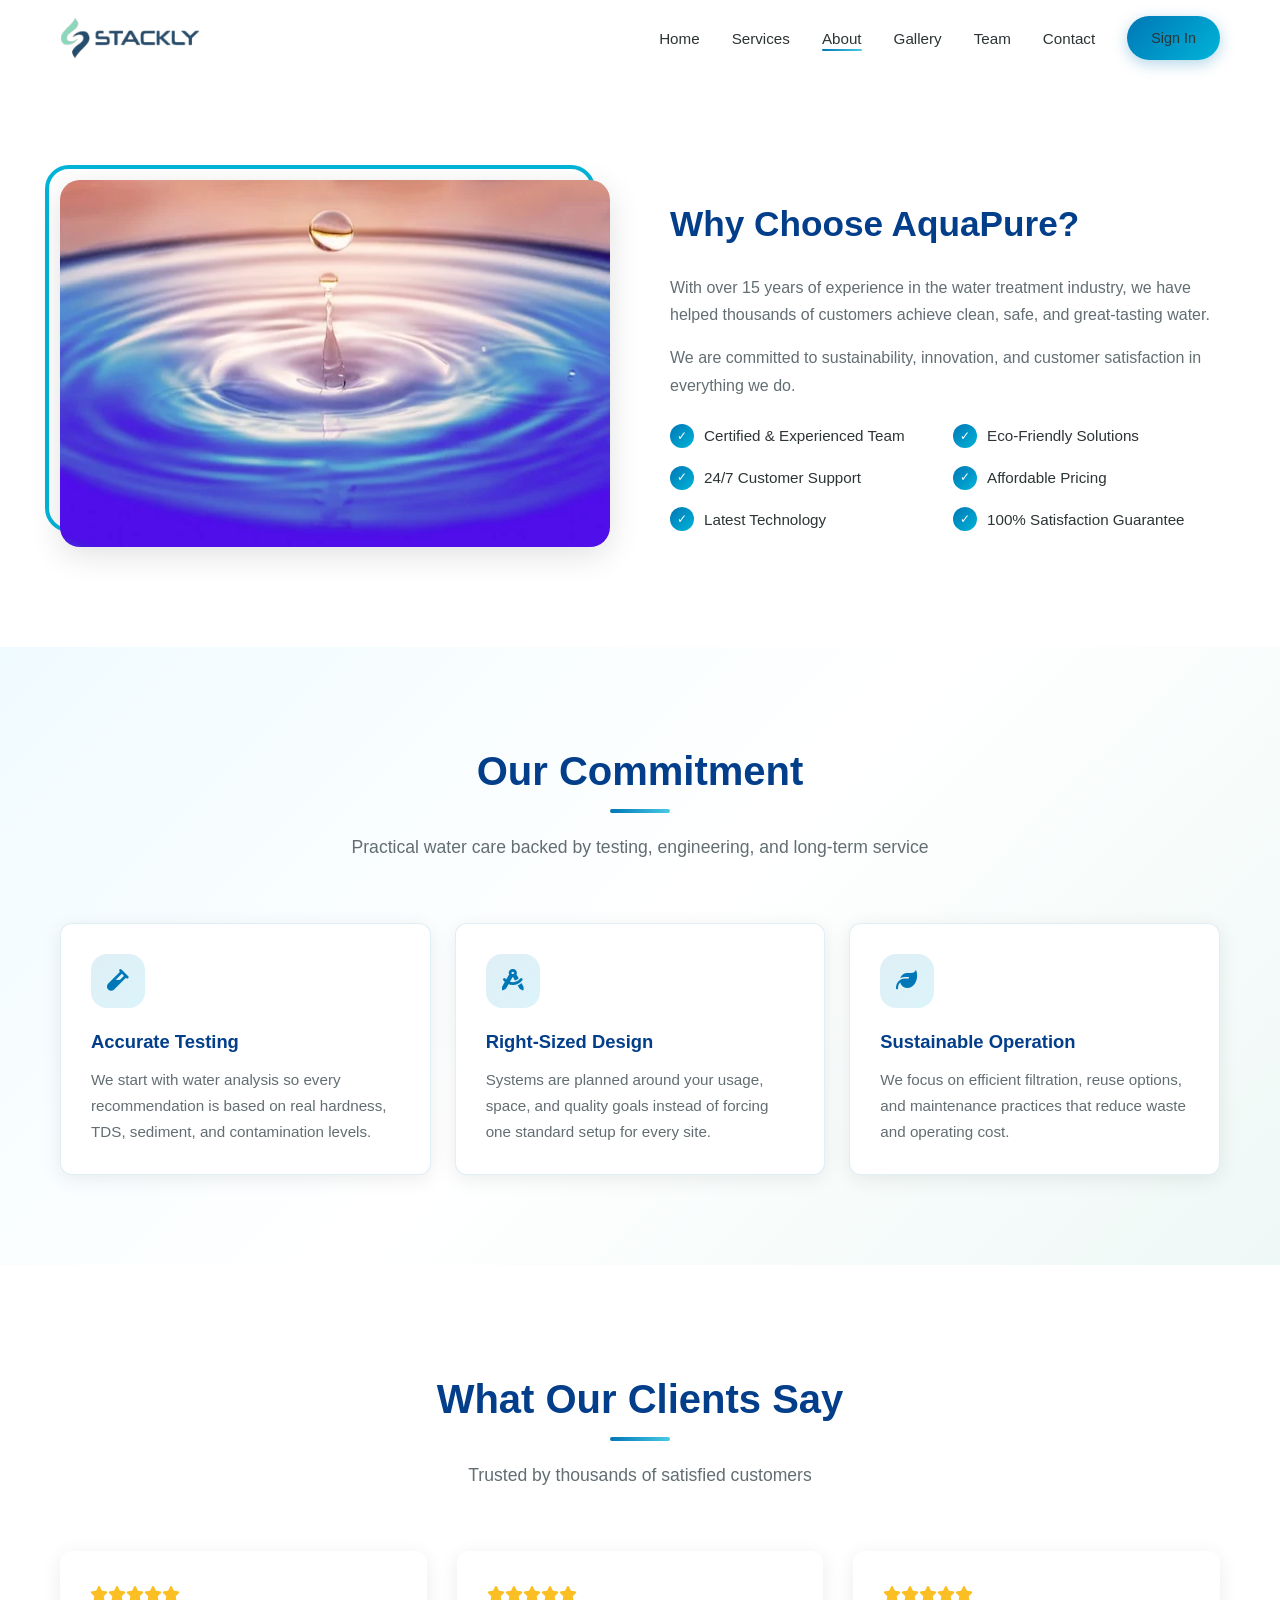
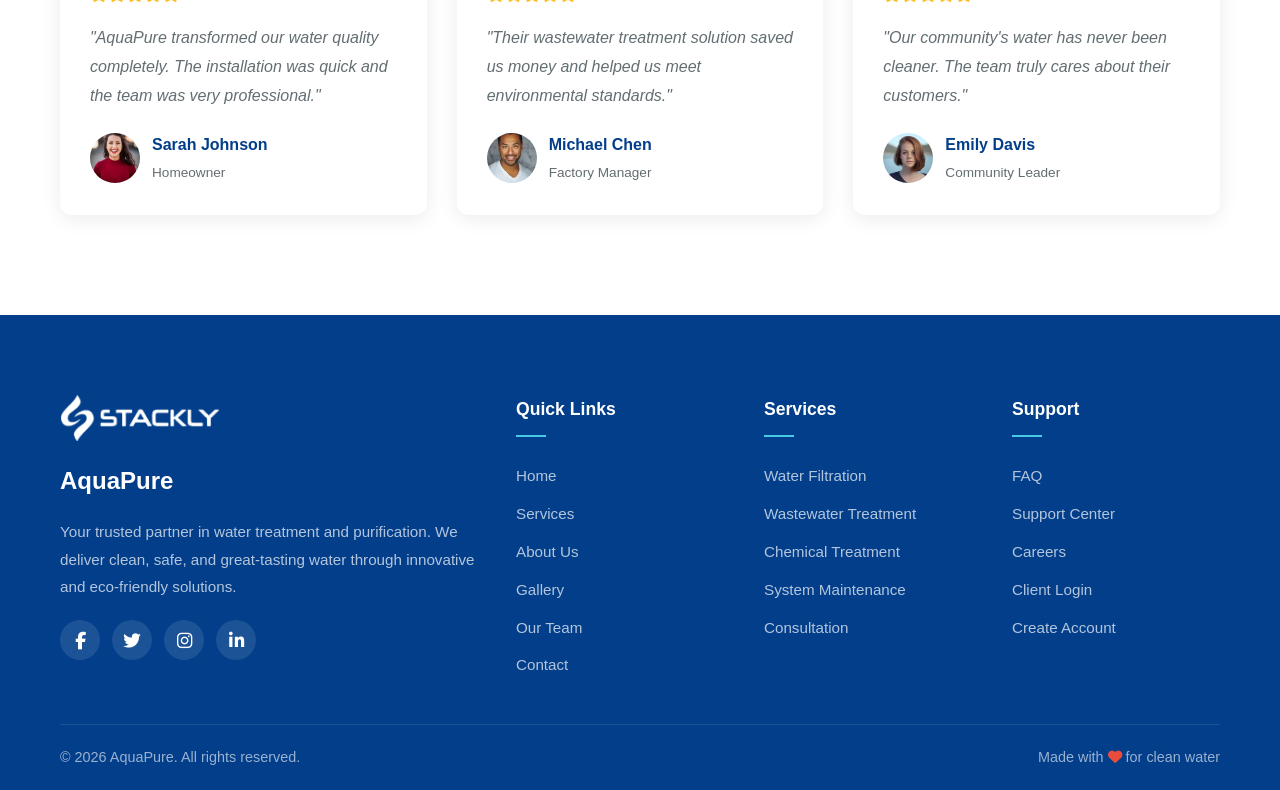
==== about.html @ 58bf3134 "finish" ====
<!DOCTYPE html>
<html lang="en">
<head>
  <meta charset="UTF-8">
  <meta name="viewport" content="width=device-width, initial-scale=1.0">
  <title>About - AquaPure</title>
  <link rel="stylesheet" href="css/style.css">
  <link rel="stylesheet" href="https://cdnjs.cloudflare.com/ajax/libs/font-awesome/6.5.0/css/all.min.css">
</head>
<body>
  <nav class="navbar scrolled" id="navbar">
    <div class="container">
      <a href="index.html" class="nav-logo">
        <img src="images/Stackly_logo.png" alt="Stackly Logo" loading="lazy">
      </a>
      <ul class="nav-links">
        <li><a href="index.html">Home</a></li>
        <li><a href="services.html">Services</a></li>
        <li><a href="about.html" class="active">About</a></li>
        <li><a href="gallery.html">Gallery</a></li>
        <li><a href="team.html">Team</a></li>
        <li><a href="contact.html">Contact</a></li>
        <li><a href="signin.html" class="btn btn-primary">Sign In</a></li>
      </ul>
      <button class="hamburger" aria-label="Toggle navigation">
        <span></span>
        <span></span>
        <span></span>
      </button>
    </div>
  </nav>
  <div class="nav-overlay"></div>

  <main class="page-content">
    <section class="about" id="about">
      <div class="container">
        <div class="about-image">
          <img src="images/about.webp" alt="About AquaPure" loading="lazy">
        </div>
        <div class="about-content">
          <h2>Why Choose AquaPure?</h2>
          <p>With over 15 years of experience in the water treatment industry, we have helped thousands of customers achieve clean, safe, and great-tasting water.</p>
          <p>We are committed to sustainability, innovation, and customer satisfaction in everything we do.</p>
          <ul class="about-features">
            <li>Certified &amp; Experienced Team</li>
            <li>Eco-Friendly Solutions</li>
            <li>24/7 Customer Support</li>
            <li>Affordable Pricing</li>
            <li>Latest Technology</li>
            <li>100% Satisfaction Guarantee</li>
          </ul>
        </div>
      </div>
    </section>

    <section class="content-section">
      <div class="container">
        <div class="section-header fade-up">
          <h2>Our Commitment</h2>
          <p>Practical water care backed by testing, engineering, and long-term service</p>
        </div>
        <div class="content-grid">
          <div class="content-card fade-up">
            <i class="fas fa-vial"></i>
            <h3>Accurate Testing</h3>
            <p>We start with water analysis so every recommendation is based on real hardness, TDS, sediment, and contamination levels.</p>
          </div>
          <div class="content-card fade-up">
            <i class="fas fa-drafting-compass"></i>
            <h3>Right-Sized Design</h3>
            <p>Systems are planned around your usage, space, and quality goals instead of forcing one standard setup for every site.</p>
          </div>
          <div class="content-card fade-up">
            <i class="fas fa-leaf"></i>
            <h3>Sustainable Operation</h3>
            <p>We focus on efficient filtration, reuse options, and maintenance practices that reduce waste and operating cost.</p>
          </div>
        </div>
      </div>
    </section>

    <section class="testimonials" id="testimonials">
      <div class="container">
        <div class="section-header fade-up">
          <h2>What Our Clients Say</h2>
          <p>Trusted by thousands of satisfied customers</p>
        </div>
        <div class="testimonials-grid">
          <div class="testimonial-card">
            <div class="stars">
              <i class="fas fa-star"></i><i class="fas fa-star"></i><i class="fas fa-star"></i><i class="fas fa-star"></i><i class="fas fa-star"></i>
            </div>
            <p>"AquaPure transformed our water quality completely. The installation was quick and the team was very professional."</p>
            <div class="testimonial-author">
              <img src="images/testimonial-1.webp" alt="Sarah Johnson" loading="lazy">
              <div>
                <h4>Sarah Johnson</h4>
                <span>Homeowner</span>
              </div>
            </div>
          </div>
          <div class="testimonial-card">
            <div class="stars">
              <i class="fas fa-star"></i><i class="fas fa-star"></i><i class="fas fa-star"></i><i class="fas fa-star"></i><i class="fas fa-star"></i>
            </div>
            <p>"Their wastewater treatment solution saved us money and helped us meet environmental standards."</p>
            <div class="testimonial-author">
              <img src="images/testimonial-2.webp" alt="Michael Chen" loading="lazy">
              <div>
                <h4>Michael Chen</h4>
                <span>Factory Manager</span>
              </div>
            </div>
          </div>
          <div class="testimonial-card">
            <div class="stars">
              <i class="fas fa-star"></i><i class="fas fa-star"></i><i class="fas fa-star"></i><i class="fas fa-star"></i><i class="fas fa-star"></i>
            </div>
            <p>"Our community's water has never been cleaner. The team truly cares about their customers."</p>
            <div class="testimonial-author">
              <img src="images/testimonial-3.webp" alt="Emily Davis" loading="lazy">
              <div>
                <h4>Emily Davis</h4>
                <span>Community Leader</span>
              </div>
            </div>
          </div>
        </div>
      </div>
    </section>
  </main>

  <script src="js/script.js"></script>
</body>
</html>
---- css/style.css ----
*,
*::before,
*::after {
  margin: 0;
  padding: 0;
  box-sizing: border-box;
}

:root {
  --primary: #0077b6;
  --secondary: #00b4d8;
  --accent: #48cae4;
  --dark: #023e8a;
  --light: #caf0f8;
  --white: #ffffff;
  --text: #2d3436;
  --text-light: #636e72;
  --bg: #f8f9fa;
  --shadow: 0 4px 20px rgba(0, 0, 0, 0.08);
  --shadow-hover: 0 8px 32px rgba(0, 0, 0, 0.12);
  --radius: 12px;
  --transition: 0.3s cubic-bezier(0.4, 0, 0.2, 1);
}

html {
  scroll-behavior: smooth;
  font-size: 16px;
}

body {
  font-family: 'Segoe UI', Tahoma, Geneva, Verdana, sans-serif;
  color: var(--text);
  background: var(--white);
  line-height: 1.7;
  overflow-x: hidden;
}

a {
  text-decoration: none;
  color: inherit;
  transition: var(--transition);
}

ul {
  list-style: none;
}

img {
  max-width: 100%;
  height: auto;
  display: block;
}

.container {
  max-width: 1200px;
  margin: 0 auto;
  padding: 0 20px;
}

.page-content {
  padding-top: 80px;
}

.section-header {
  text-align: center;
  margin-bottom: 60px;
}

.section-header h2 {
  font-size: 2.5rem;
  color: var(--dark);
  margin-bottom: 16px;
  position: relative;
  display: inline-block;
}

.section-header h2::after {
  content: '';
  position: absolute;
  bottom: -8px;
  left: 50%;
  transform: translateX(-50%);
  width: 60px;
  height: 4px;
  background: linear-gradient(90deg, var(--primary), var(--accent));
  border-radius: 2px;
}

.section-header p {
  color: var(--text-light);
  font-size: 1.1rem;
  max-width: 600px;
  margin: 0 auto;
  margin-top: 12px;
}

/* ========== INNER PAGE CONTENT ========== */
.content-section {
  padding: 90px 0;
  background: linear-gradient(135deg, #f0fbff 0%, #ffffff 50%, #eef8f6 100%);
}

.content-section-white {
  background: var(--white);
}

.content-grid {
  display: grid;
  grid-template-columns: repeat(3, minmax(0, 1fr));
  gap: 24px;
}

.content-card {
  height: 100%;
  padding: 30px;
  background: var(--white);
  border: 1px solid rgba(0, 119, 182, 0.12);
  border-radius: var(--radius);
  box-shadow: var(--shadow);
  transition: var(--transition);
}

.content-card:hover {
  transform: translateY(-6px);
  box-shadow: var(--shadow-hover);
}

.content-card i {
  width: 54px;
  height: 54px;
  display: inline-flex;
  align-items: center;
  justify-content: center;
  margin-bottom: 18px;
  border-radius: 16px;
  background: linear-gradient(135deg, rgba(0, 119, 182, 0.12), rgba(0, 180, 216, 0.14));
  color: var(--primary);
  font-size: 1.35rem;
}

.content-card h3 {
  color: var(--dark);
  font-size: 1.15rem;
  margin-bottom: 10px;
}

.content-card p {
  color: var(--text-light);
  font-size: 0.95rem;
}

/* ========== DASHBOARD ========== */
.dashboard-body {
  min-height: 100vh;
  background: #f5f7f9;
  color: #00152f;
}

.dashboard-topbar {
  position: fixed;
  inset: 0 0 auto 0;
  z-index: 20;
  height: 82px;
  display: flex;
  align-items: center;
  justify-content: space-between;
  padding: 0 32px 0 10.5%;
  background: #d9edf5;
}

.dashboard-logo img {
  width: 135px;
  height: auto;
  display: block;
}

.dashboard-actions {
  display: flex;
  align-items: center;
  gap: 14px;
}

.dashboard-action,
.dashboard-profile-icon {
  position: relative;
  width: 44px;
  height: 44px;
  display: inline-flex;
  align-items: center;
  justify-content: center;
  border: 0;
  border-radius: 50%;
  background: var(--white);
  color: var(--primary);
  box-shadow: 0 8px 24px rgba(7, 27, 49, 0.08);
  cursor: pointer;
  transition: var(--transition);
}

.dashboard-action:hover,
.dashboard-profile-icon:hover {
  transform: translateY(-2px);
  color: var(--white);
  background: var(--primary);
}

.dashboard-action span {
  position: absolute;
  top: 9px;
  right: 10px;
  width: 8px;
  height: 8px;
  border: 2px solid var(--white);
  border-radius: 50%;
  background: #f29418;
}

.dashboard-sidebar {
  position: fixed;
  top: 82px;
  left: 0;
  bottom: 0;
  z-index: 10;
  width: 320px;
  background: #dceff6;
  color: var(--dark);
}

.dashboard-user {
  padding: 34px 24px 28px;
  border-bottom: 1px solid rgba(0, 119, 182, 0.12);
}

.dashboard-user strong,
.dashboard-user span {
  display: block;
}

.dashboard-user strong {
  font-size: 1.05rem;
  margin-bottom: 8px;
}

.dashboard-user span {
  color: var(--text-light);
  font-weight: 600;
}

.dashboard-menu {
  display: flex;
  flex-direction: column;
  padding-top: 12px;
}

.dashboard-menu a {
  display: flex;
  align-items: center;
  gap: 18px;
  min-height: 62px;
  padding: 0 24px;
  color: var(--dark);
  font-size: 1.02rem;
  font-weight: 600;
}

.dashboard-menu a.active,
.dashboard-menu a:hover {
  background: rgba(0, 119, 182, 0.16);
  color: var(--primary);
}

.dashboard-menu i {
  width: 20px;
  text-align: center;
  color: var(--primary);
}

.dashboard-main {
  min-height: 100vh;
  padding: 112px 32px 52px 356px;
}

.dashboard-welcome {
  display: flex;
  align-items: flex-end;
  justify-content: space-between;
  gap: 24px;
  margin-bottom: 28px;
}

.dashboard-welcome span {
  display: block;
  color: #647487;
  font-size: 1.15rem;
  font-weight: 700;
  margin-bottom: 4px;
}

.dashboard-welcome h1 {
  color: #00152f;
  font-size: 3.25rem;
  line-height: 1.1;
}

.dashboard-welcome p {
  color: #65768a;
  font-size: 0.98rem;
  max-width: 430px;
  text-align: right;
}

.dashboard-stats {
  display: grid;
  grid-template-columns: repeat(4, minmax(0, 1fr));
  gap: 24px;
  margin-bottom: 36px;
}

.dashboard-stat,
.dashboard-widget {
  background: var(--white);
  border-radius: 20px;
  box-shadow: 0 12px 34px rgba(7, 27, 49, 0.08);
}

.dashboard-stat {
  min-height: 238px;
  padding: 30px;
}

.stat-icon {
  width: 64px;
  height: 64px;
  display: inline-flex;
  align-items: center;
  justify-content: center;
  margin-bottom: 28px;
  border-radius: 14px;
  color: var(--white);
  font-size: 1.4rem;
}

.stat-icon.blue { background: #049bd0; }
.stat-icon.green { background: #2dc16d; }
.stat-icon.orange { background: #f29418; }
.stat-icon.purple { background: #9349b8; }

.dashboard-stat strong {
  display: block;
  color: #00152f;
  font-size: 2.15rem;
  line-height: 1;
  margin-bottom: 18px;
}

.dashboard-stat span {
  display: block;
  color: #65768a;
  font-size: 1rem;
}

.dashboard-content-grid {
  display: grid;
  grid-template-columns: minmax(0, 1fr) minmax(420px, 1fr);
  gap: 24px;
}

.dashboard-widget {
  padding: 32px;
}

.dashboard-widget h2 {
  display: flex;
  align-items: center;
  gap: 16px;
  color: #00152f;
  font-size: 1.25rem;
  margin-bottom: 28px;
}

.dashboard-widget h2 i {
  color: #0788bd;
  font-size: 1rem;
}

.service-chart {
  height: 285px;
  display: grid;
  grid-template-columns: repeat(6, 1fr);
  align-items: end;
  gap: 34px;
  padding: 20px 24px 4px;
}

.chart-month {
  height: 210px;
  display: flex;
  flex-direction: column;
  justify-content: flex-end;
  align-items: center;
  gap: 14px;
}

.chart-month span {
  order: -1;
  color: #647487;
  font-size: 0.92rem;
}

.chart-month div {
  position: relative;
  width: 46px;
  height: 150px;
  border-radius: 8px;
  background: #f2f4f6;
  overflow: hidden;
}

.chart-month div::after {
  content: '';
  position: absolute;
  left: 0;
  right: 0;
  bottom: 0;
  height: var(--level);
  border-radius: 7px;
  background: linear-gradient(180deg, #0788bd, #04a6ce);
}

.maintenance-list {
  display: grid;
  gap: 16px;
}

.maintenance-item {
  display: grid;
  grid-template-columns: 52px 1fr auto;
  align-items: center;
  gap: 16px;
  padding: 24px 28px;
  border-radius: 9px;
  background: #f7f8fa;
}

.maintenance-date strong,
.maintenance-date span {
  display: block;
}

.maintenance-date strong {
  color: #0388bd;
  font-size: 1.55rem;
  line-height: 1;
}

.maintenance-date span,
.maintenance-item p {
  color: #65768a;
  font-size: 0.92rem;
}

.maintenance-item h3 {
  color: #00152f;
  font-size: 1rem;
  margin-bottom: 4px;
}

.status-pill {
  padding: 9px 18px;
  border-radius: 20px;
  font-size: 0.9rem;
  font-weight: 800;
}

.status-pill.confirmed {
  color: #02b990;
  background: #e9faf5;
}

.status-pill.pending {
  color: #f49a08;
  background: #fff7e8;
}

.logout-modal {
  position: fixed;
  inset: 0;
  z-index: 10000;
  display: none;
  align-items: center;
  justify-content: center;
  padding: 24px;
  background: rgba(7, 27, 49, 0.45);
}

.logout-modal.active {
  display: flex;
}

.logout-dialog {
  width: min(420px, 100%);
  padding: 30px;
  border-radius: 18px;
  background: var(--white);
  box-shadow: 0 22px 60px rgba(7, 27, 49, 0.22);
  text-align: center;
}

.logout-dialog i {
  width: 58px;
  height: 58px;
  display: inline-flex;
  align-items: center;
  justify-content: center;
  margin-bottom: 18px;
  border-radius: 50%;
  color: var(--primary);
  background: rgba(0, 119, 182, 0.1);
  font-size: 1.35rem;
}

.logout-dialog h2 {
  color: #00152f;
  font-size: 1.45rem;
  margin-bottom: 8px;
}

.logout-dialog p {
  color: #65768a;
  margin-bottom: 24px;
}

.logout-actions {
  display: flex;
  justify-content: center;
  gap: 12px;
}

.logout-actions button {
  min-width: 110px;
  padding: 12px 18px;
  border: 0;
  border-radius: 8px;
  font: inherit;
  font-weight: 700;
  cursor: pointer;
  transition: var(--transition);
}

.logout-cancel {
  color: var(--dark);
  background: #edf4f7;
}

.logout-confirm {
  color: var(--white);
  background: var(--primary);
}

.logout-actions button:hover {
  transform: translateY(-2px);
}

.dashboard-page-head {
  margin-bottom: 28px;
}

.dashboard-page-head span {
  display: block;
  color: #0788bd;
  font-size: 0.88rem;
  font-weight: 800;
  margin-bottom: 8px;
  text-transform: uppercase;
}

.dashboard-page-head h1 {
  color: #00152f;
  font-size: 2.2rem;
  line-height: 1.1;
  margin-bottom: 10px;
}

.dashboard-page-head p {
  color: #65768a;
  font-size: 1rem;
}

.dashboard-list {
  display: grid;
  gap: 16px;
}

.dashboard-row,
.dashboard-profile-card {
  display: grid;
  align-items: center;
  gap: 18px;
  padding: 26px;
  background: var(--white);
  border-radius: 18px;
  box-shadow: 0 12px 34px rgba(7, 27, 49, 0.08);
}

.dashboard-row {
  grid-template-columns: 54px 1fr auto;
}

.dashboard-row > i,
.profile-avatar {
  width: 54px;
  height: 54px;
  display: inline-flex;
  align-items: center;
  justify-content: center;
  border-radius: 16px;
  background: rgba(0, 119, 182, 0.1);
  color: var(--primary);
  font-size: 1.3rem;
}

.dashboard-row h3,
.dashboard-profile-card h2 {
  color: #00152f;
  margin-bottom: 6px;
}

.dashboard-row p,
.dashboard-profile-card p {
  color: #65768a;
}

.dashboard-profile-card {
  grid-template-columns: 72px 1fr;
  max-width: 720px;
}

.profile-avatar {
  width: 72px;
  height: 72px;
  font-size: 1.6rem;
}

.btn {
  display: inline-flex;
  align-items: center;
  gap: 8px;
  padding: 14px 32px;
  border-radius: 50px;
  font-size: 1rem;
  font-weight: 600;
  border: none;
  cursor: pointer;
  transition: var(--transition);
  position: relative;
  overflow: hidden;
}

.btn-primary {
  background: linear-gradient(135deg, var(--primary), var(--secondary));
  color: var(--white);
  box-shadow: 0 4px 15px rgba(0, 119, 182, 0.3);
}

.btn-primary:hover {
  transform: translateY(-2px);
  box-shadow: 0 8px 25px rgba(0, 119, 182, 0.4);
}

.btn-outline {
  background: transparent;
  color: var(--primary);
  border: 2px solid var(--primary);
}

.btn-outline:hover {
  background: var(--primary);
  color: var(--white);
  transform: translateY(-2px);
}

/* ========== NAVBAR ========== */
.navbar {
  position: fixed;
  top: 0;
  left: 0;
  width: 100%;
  z-index: 1000;
  padding: 16px 0;
  transition: var(--transition);
}

.navbar.scrolled {
  background: rgba(255, 255, 255, 0.95);
  backdrop-filter: blur(20px);
  -webkit-backdrop-filter: blur(20px);
  box-shadow: 0 2px 20px rgba(0, 0, 0, 0.1);
  padding: 10px 0;
}

.navbar .container {
  display: flex;
  align-items: center;
  justify-content: space-between;
}

.nav-logo {
  display: flex;
  align-items: center;
  gap: 12px;
  font-size: 1.5rem;
  font-weight: 800;
  color: var(--primary);
}

.nav-logo img {
  width: 140px;
  height: auto;
  max-height: 48px;
  object-fit: contain;
}

.nav-logo span {
  background: linear-gradient(135deg, var(--primary), var(--secondary));
  -webkit-background-clip: text;
  -webkit-text-fill-color: transparent;
  background-clip: text;
}

.nav-links {
  display: flex;
  align-items: center;
  gap: 32px;
}

.nav-links a {
  font-weight: 500;
  color: var(--text);
  font-size: 0.95rem;
  position: relative;
  padding: 4px 0;
}

.nav-links a::after {
  content: '';
  position: absolute;
  bottom: 0;
  left: 0;
  width: 0;
  height: 2px;
  background: linear-gradient(90deg, var(--primary), var(--accent));
  transition: var(--transition);
  border-radius: 1px;
}

.nav-links a:hover::after,
.nav-links a.active::after {
  width: 100%;
}

.nav-links a:hover {
  color: var(--primary);
}

.nav-links .btn {
  padding: 10px 24px;
  font-size: 0.9rem;
}

.hamburger {
  display: none;
  flex-direction: column;
  justify-content: center;
  align-items: center;
  width: 36px;
  height: 36px;
  cursor: pointer;
  z-index: 1001;
  background: none;
  border: none;
  position: relative;
}

.hamburger span {
  display: block;
  width: 24px;
  height: 2.5px;
  background: var(--primary);
  border-radius: 2px;
  transition: var(--transition);
  position: absolute;
}

.hamburger span:nth-child(1) {
  transform: translateY(-7px);
}

.hamburger span:nth-child(2) {
  transform: translateY(0);
}

.hamburger span:nth-child(3) {
  transform: translateY(7px);
}

.hamburger.active span:nth-child(1) {
  transform: rotate(45deg);
}

.hamburger.active span:nth-child(2) {
  opacity: 0;
  transform: translateX(20px);
}

.hamburger.active span:nth-child(3) {
  transform: rotate(-45deg);
}

/* ========== HERO SECTION ========== */
.hero {
  min-height: 100vh;
  display: flex;
  align-items: center;
  position: relative;
  background: linear-gradient(135deg, #e3f2fd 0%, #bbdefb 50%, #e1f5fe 100%);
  overflow: hidden;
  padding-top: 80px;
}

.hero::before {
  content: '';
  position: absolute;
  top: -50%;
  right: -20%;
  width: 600px;
  height: 600px;
  background: radial-gradient(circle, rgba(0, 180, 216, 0.15), transparent 70%);
  border-radius: 50%;
  animation: float 8s ease-in-out infinite;
}

.hero::after {
  content: '';
  position: absolute;
  bottom: -30%;
  left: -10%;
  width: 500px;
  height: 500px;
  background: radial-gradient(circle, rgba(0, 119, 182, 0.1), transparent 70%);
  border-radius: 50%;
  animation: float 10s ease-in-out infinite reverse;
}

@keyframes float {
  0%, 100% { transform: translate(0, 0) scale(1); }
  50% { transform: translate(30px, -30px) scale(1.05); }
}

.hero .container {
  display: grid;
  grid-template-columns: 1fr 1fr;
  gap: 60px;
  align-items: center;
  position: relative;
  z-index: 1;
}

.hero-content {
  animation: fadeInUp 1s ease;
}

.hero-content .badge {
  display: inline-block;
  padding: 8px 20px;
  background: rgba(0, 119, 182, 0.1);
  color: var(--primary);
  border-radius: 50px;
  font-size: 0.85rem;
  font-weight: 600;
  margin-bottom: 20px;
  animation: fadeInUp 1s ease 0.2s both;
}

.hero-content h1 {
  font-size: 3.5rem;
  font-weight: 800;
  line-height: 1.2;
  color: var(--dark);
  margin-bottom: 20px;
  animation: fadeInUp 1s ease 0.3s both;
}

.hero-content h1 span {
  background: linear-gradient(135deg, var(--primary), var(--secondary));
  -webkit-background-clip: text;
  -webkit-text-fill-color: transparent;
  background-clip: text;
}

.hero-content p {
  font-size: 1.15rem;
  color: var(--text-light);
  margin-bottom: 32px;
  max-width: 500px;
  animation: fadeInUp 1s ease 0.4s both;
}

.hero-buttons {
  display: flex;
  gap: 16px;
  animation: fadeInUp 1s ease 0.5s both;
}

.hero-image {
  animation: fadeInRight 1s ease 0.3s both;
}

.hero-visual {
  position: relative;
  min-height: 520px;
  overflow: hidden;
  border-radius: 20px;
  background:
    radial-gradient(circle at 50% 20%, rgba(72, 202, 228, 0.35), transparent 34%),
    linear-gradient(145deg, #f7fdff 0%, #dff8ff 45%, #ffffff 100%);
  box-shadow: var(--shadow-hover);
  isolation: isolate;
}

.water-3d-scene,
.water-3d-scene canvas {
  position: absolute;
  inset: 0;
  width: 100%;
  height: 100%;
  display: block;
}

.water-3d-scene {
  z-index: 2;
}

.water-3d-fallback {
  position: absolute;
  inset: 0;
  display: grid;
  place-items: center;
  z-index: 1;
}

.water-3d-scene.rendered + .water-3d-fallback {
  opacity: 0;
}

.fallback-drop {
  width: 120px;
  height: 160px;
  background: linear-gradient(160deg, var(--accent), var(--primary));
  border-radius: 70% 70% 70% 10%;
  transform: rotate(45deg);
  box-shadow: 0 30px 80px rgba(0, 119, 182, 0.28);
  animation: dropFloat 4s ease-in-out infinite;
}

.fallback-ring {
  position: absolute;
  width: 220px;
  height: 220px;
  border: 2px solid rgba(0, 180, 216, 0.35);
  border-radius: 50%;
  animation: ringPulse 3s ease-in-out infinite;
}

.fallback-ring.delay {
  width: 310px;
  height: 310px;
  animation-delay: 1.2s;
}

.hero-visual-panel {
  position: absolute;
  right: 28px;
  bottom: 28px;
  z-index: 3;
  width: min(210px, calc(100% - 56px));
  padding: 18px;
  border-radius: var(--radius);
  background: rgba(255, 255, 255, 0.84);
  box-shadow: var(--shadow);
  backdrop-filter: blur(16px);
  -webkit-backdrop-filter: blur(16px);
}

.hero-visual-panel span,
.hero-visual-panel small {
  display: block;
  color: var(--text-light);
  font-size: 0.84rem;
}

.hero-visual-panel strong {
  display: block;
  color: var(--primary);
  font-size: 2.2rem;
  line-height: 1.1;
  margin: 4px 0;
}

.hero-image img {
  width: 100%;
  border-radius: 20px;
  box-shadow: var(--shadow-hover);
}

.hero-stats {
  display: grid;
  grid-template-columns: repeat(3, 1fr);
  gap: 20px;
  margin-top: 50px;
  animation: fadeInUp 1s ease 0.6s both;
}

/* ========== QUALITY SECTION ========== */
.quality {
  padding: 100px 0;
  background: var(--white);
}

.quality-grid,
.industries-grid {
  display: grid;
  grid-template-columns: repeat(3, 1fr);
  gap: 24px;
}

.quality-card,
.industry-item {
  background: var(--white);
  border: 1px solid rgba(0, 119, 182, 0.12);
  border-radius: var(--radius);
  padding: 30px;
  box-shadow: var(--shadow);
  transition: var(--transition);
}

.quality-card:hover,
.industry-item:hover {
  transform: translateY(-6px);
  box-shadow: var(--shadow-hover);
}

.quality-card i {
  width: 54px;
  height: 54px;
  display: inline-flex;
  align-items: center;
  justify-content: center;
  border-radius: 16px;
  background: rgba(0, 180, 216, 0.12);
  color: var(--primary);
  font-size: 1.35rem;
  margin-bottom: 18px;
}

.quality-card h3,
.industry-item h3 {
  color: var(--dark);
  font-size: 1.18rem;
  margin-bottom: 10px;
}

.quality-card p,
.industry-item p {
  color: var(--text-light);
  font-size: 0.95rem;
}

/* ========== INDUSTRIES SECTION ========== */
.industries {
  padding: 100px 0;
  background: linear-gradient(180deg, var(--white) 0%, var(--bg) 100%);
}

.industry-item span {
  width: 58px;
  height: 58px;
  display: inline-flex;
  align-items: center;
  justify-content: center;
  border-radius: 50%;
  color: var(--white);
  background: linear-gradient(135deg, var(--primary), var(--secondary));
  font-size: 1.25rem;
  margin-bottom: 18px;
}

.stat-item {
  text-align: center;
  padding: 20px;
  background: rgba(255, 255, 255, 0.8);
  backdrop-filter: blur(10px);
  border-radius: var(--radius);
  box-shadow: var(--shadow);
}

.stat-item h3 {
  font-size: 2rem;
  font-weight: 800;
  color: var(--primary);
}

.stat-item p {
  font-size: 0.9rem;
  color: var(--text-light);
  margin-bottom: 0;
}

/* ========== SERVICES SECTION ========== */
.services {
  padding: 100px 0;
  background: linear-gradient(135deg, #eefaff 0%, #f7fffb 52%, #eaf4ff 100%);
}

.services-grid {
  display: grid;
  grid-template-columns: repeat(2, minmax(0, 1fr));
  gap: 30px;
}

.service-card {
  background: var(--white);
  padding: 40px 30px;
  border-radius: var(--radius);
  box-shadow: var(--shadow);
  transition: var(--transition);
  text-align: center;
  position: relative;
  overflow: hidden;
  opacity: 0;
  transform: translateY(30px);
}

.service-card.visible {
  opacity: 1;
  transform: translateY(0);
  transition: all 0.6s cubic-bezier(0.4, 0, 0.2, 1);
}

.service-card:nth-child(1).visible { transition-delay: 0.1s; }
.service-card:nth-child(2).visible { transition-delay: 0.2s; }
.service-card:nth-child(3).visible { transition-delay: 0.3s; }
.service-card:nth-child(4).visible { transition-delay: 0.4s; }

.service-card::before {
  content: '';
  position: absolute;
  top: 0;
  left: 0;
  width: 100%;
  height: 4px;
  background: linear-gradient(90deg, var(--primary), var(--accent));
  transform: scaleX(0);
  transform-origin: left;
  transition: var(--transition);
}

.service-card:hover::before {
  transform: scaleX(1);
}

.service-card:hover {
  transform: translateY(-8px);
  box-shadow: var(--shadow-hover);
}

.service-icon {
  width: 70px;
  height: 70px;
  margin: 0 auto 20px;
  background: linear-gradient(135deg, rgba(0, 119, 182, 0.1), rgba(0, 180, 216, 0.1));
  border-radius: 50%;
  display: flex;
  align-items: center;
  justify-content: center;
  font-size: 1.8rem;
  transition: var(--transition);
}

.service-card:hover .service-icon {
  background: linear-gradient(135deg, var(--primary), var(--secondary));
  transform: rotateY(180deg);
}

.service-card:hover .service-icon i,
.service-card:hover .service-icon svg {
  color: var(--white);
  fill: var(--white);
}

.service-card h3 {
  font-size: 1.3rem;
  margin-bottom: 12px;
  color: var(--dark);
}

.service-card p {
  color: var(--text-light);
  font-size: 0.95rem;
}

/* ========== ABOUT SECTION ========== */
.about {
  padding: 100px 0;
}

.about .container {
  display: grid;
  grid-template-columns: 1fr 1fr;
  gap: 60px;
  align-items: center;
}

.about-image {
  position: relative;
  opacity: 0;
  transform: translateX(-30px);
}

.about-image.visible {
  opacity: 1;
  transform: translateX(0);
  transition: all 0.8s cubic-bezier(0.4, 0, 0.2, 1);
}

.about-image img {
  border-radius: 20px;
  box-shadow: var(--shadow-hover);
}

.about-image::before {
  content: '';
  position: absolute;
  top: -15px;
  left: -15px;
  width: 100%;
  height: 100%;
  border: 4px solid var(--secondary);
  border-radius: 24px;
  z-index: -1;
}

.about-content {
  opacity: 0;
  transform: translateX(30px);
}

.about-content.visible {
  opacity: 1;
  transform: translateX(0);
  transition: all 0.8s cubic-bezier(0.4, 0, 0.2, 1) 0.2s;
}

.about-content h2 {
  font-size: 2.2rem;
  color: var(--dark);
  margin-bottom: 20px;
}

.about-content p {
  color: var(--text-light);
  margin-bottom: 16px;
}

.about-features {
  display: grid;
  grid-template-columns: 1fr 1fr;
  gap: 16px;
  margin-top: 24px;
}

.about-features li {
  display: flex;
  align-items: center;
  gap: 10px;
  font-size: 0.95rem;
}

.about-features li::before {
  content: '✓';
  width: 24px;
  height: 24px;
  background: linear-gradient(135deg, var(--primary), var(--secondary));
  color: var(--white);
  border-radius: 50%;
  display: flex;
  align-items: center;
  justify-content: center;
  font-size: 0.75rem;
  flex-shrink: 0;
}

/* ========== PROCESS SECTION ========== */
.process {
  padding: 100px 0;
  background: var(--bg);
}

.process-steps {
  display: grid;
  grid-template-columns: repeat(auto-fit, minmax(250px, 1fr));
  gap: 30px;
  position: relative;
}

.process-step {
  text-align: center;
  padding: 30px;
  position: relative;
  opacity: 0;
  transform: translateY(30px);
}

.process-step.visible {
  opacity: 1;
  transform: translateY(0);
  transition: all 0.6s cubic-bezier(0.4, 0, 0.2, 1);
}

.process-step:nth-child(1).visible { transition-delay: 0.1s; }
.process-step:nth-child(2).visible { transition-delay: 0.2s; }
.process-step:nth-child(3).visible { transition-delay: 0.3s; }
.process-step:nth-child(4).visible { transition-delay: 0.4s; }

.step-number {
  width: 60px;
  height: 60px;
  margin: 0 auto 20px;
  background: linear-gradient(135deg, var(--primary), var(--secondary));
  color: var(--white);
  border-radius: 50%;
  display: flex;
  align-items: center;
  justify-content: center;
  font-size: 1.5rem;
  font-weight: 800;
  box-shadow: 0 4px 15px rgba(0, 119, 182, 0.3);
  transition: var(--transition);
}

.process-step:hover .step-number {
  transform: scale(1.1) rotate(360deg);
}

.process-step h3 {
  font-size: 1.2rem;
  margin-bottom: 10px;
  color: var(--dark);
}

.process-step p {
  color: var(--text-light);
  font-size: 0.95rem;
}

/* ========== TESTIMONIALS ========== */
.testimonials {
  padding: 100px 0;
}

.testimonials-grid {
  display: grid;
  grid-template-columns: repeat(auto-fit, minmax(320px, 1fr));
  gap: 30px;
}

.testimonial-card {
  background: var(--white);
  padding: 30px;
  border-radius: var(--radius);
  box-shadow: var(--shadow);
  transition: var(--transition);
  opacity: 0;
  transform: translateY(30px);
}

.testimonial-card.visible {
  opacity: 1;
  transform: translateY(0);
  transition: all 0.6s cubic-bezier(0.4, 0, 0.2, 1);
}

.testimonial-card:nth-child(1).visible { transition-delay: 0.1s; }
.testimonial-card:nth-child(2).visible { transition-delay: 0.2s; }
.testimonial-card:nth-child(3).visible { transition-delay: 0.3s; }

.testimonial-card:hover {
  transform: translateY(-5px) !important;
  box-shadow: var(--shadow-hover);
}

.stars {
  color: #fbbf24;
  margin-bottom: 16px;
  font-size: 1rem;
}

.testimonial-card p {
  color: var(--text-light);
  font-style: italic;
  margin-bottom: 20px;
  line-height: 1.8;
}

.testimonial-author {
  display: flex;
  align-items: center;
  gap: 12px;
}

.testimonial-author img {
  width: 50px;
  height: 50px;
  border-radius: 50%;
  object-fit: cover;
}

.testimonial-author h4 {
  font-size: 1rem;
  color: var(--dark);
}

.testimonial-author span {
  font-size: 0.85rem;
  color: var(--text-light);
}

/* ========== CONTACT SECTION ========== */
.contact {
  padding: 100px 0;
  background: var(--bg);
}

.contact-wrapper {
  display: grid;
  grid-template-columns: 1fr 1.5fr;
  gap: 50px;
  opacity: 0;
  transform: translateY(30px);
}

.contact-wrapper.visible {
  opacity: 1;
  transform: translateY(0);
  transition: all 0.8s cubic-bezier(0.4, 0, 0.2, 1);
}

.contact-info {
  display: flex;
  flex-direction: column;
  gap: 24px;
}

.contact-info-item {
  display: flex;
  align-items: flex-start;
  gap: 16px;
  padding: 20px;
  background: var(--white);
  border-radius: var(--radius);
  box-shadow: var(--shadow);
  transition: var(--transition);
}

.contact-info-item:hover {
  transform: translateX(5px);
  box-shadow: var(--shadow-hover);
}

.contact-info-icon {
  width: 50px;
  height: 50px;
  background: linear-gradient(135deg, rgba(0, 119, 182, 0.1), rgba(0, 180, 216, 0.1));
  border-radius: 50%;
  display: flex;
  align-items: center;
  justify-content: center;
  color: var(--primary);
  flex-shrink: 0;
}

.contact-info-item h4 {
  font-size: 1rem;
  margin-bottom: 4px;
}

.contact-info-item p {
  font-size: 0.9rem;
  color: var(--text-light);
}

.contact-form {
  background: var(--white);
  padding: 40px;
  border-radius: var(--radius);
  box-shadow: var(--shadow);
}

.contact-enquiry {
  display: grid;
  grid-template-columns: 180px 1fr;
  gap: 22px;
  align-items: center;
  margin-bottom: 28px;
  padding: 16px;
  border-radius: var(--radius);
  background: linear-gradient(135deg, #eefaff 0%, #f7fffb 100%);
}

.contact-enquiry img {
  width: 100%;
  height: 140px;
  object-fit: cover;
  border-radius: 8px;
}

.contact-enquiry-content span {
  display: inline-block;
  color: var(--primary);
  font-size: 0.8rem;
  font-weight: 700;
  margin-bottom: 6px;
  text-transform: uppercase;
}

.contact-enquiry-content h3 {
  color: var(--dark);
  font-size: 1.25rem;
  line-height: 1.3;
  margin-bottom: 8px;
}

.contact-enquiry-content p {
  color: var(--text-light);
  font-size: 0.92rem;
  line-height: 1.6;
}

.contact-map {
  width: 100%;
  height: 240px;
  border-radius: var(--radius);
  overflow: hidden;
  box-shadow: var(--shadow);
  background: var(--white);
}

.contact-map iframe {
  width: 100%;
  height: 100%;
  display: block;
  border: 0;
}

.form-group {
  margin-bottom: 20px;
}

.form-group label {
  display: block;
  font-size: 0.9rem;
  font-weight: 600;
  margin-bottom: 6px;
  color: var(--text);
}

.form-group input,
.form-group textarea,
.form-group select {
  width: 100%;
  padding: 14px 16px;
  border: 2px solid #e0e0e0;
  border-radius: 8px;
  font-size: 0.95rem;
  font-family: inherit;
  transition: var(--transition);
  background: var(--bg);
}

.form-group input:focus,
.form-group textarea:focus,
.form-group select:focus {
  outline: none;
  border-color: var(--primary);
  background: var(--white);
  box-shadow: 0 0 0 4px rgba(0, 119, 182, 0.1);
}

.form-group textarea {
  height: 120px;
  resize: vertical;
}

/* ========== FOOTER ========== */
.footer {
  background: var(--dark);
  color: var(--white);
  padding: 80px 0 20px;
}

.footer-grid {
  display: grid;
  grid-template-columns: 2fr 1fr 1fr 1fr;
  gap: 40px;
  margin-bottom: 40px;
}

.footer-about h3 {
  font-size: 1.5rem;
  margin-bottom: 16px;
}

.footer-logo {
  display: inline-flex;
  align-items: center;
  width: 160px;
  margin-bottom: 20px;
}

.footer-logo img {
  width: 100%;
  height: auto;
  object-fit: contain;
  filter: brightness(0) invert(1);
}

.footer-about p {
  color: rgba(255, 255, 255, 0.7);
  font-size: 0.95rem;
  line-height: 1.8;
}

.footer-social {
  display: flex;
  gap: 12px;
  margin-top: 20px;
}

.footer-social a {
  width: 40px;
  height: 40px;
  background: rgba(255, 255, 255, 0.1);
  border-radius: 50%;
  display: flex;
  align-items: center;
  justify-content: center;
  transition: var(--transition);
  font-size: 1.1rem;
}

.footer-social a:hover {
  background: var(--primary);
  transform: translateY(-3px);
}

.footer h4 {
  font-size: 1.1rem;
  margin-bottom: 20px;
  position: relative;
  padding-bottom: 12px;
}

.footer h4::after {
  content: '';
  position: absolute;
  bottom: 0;
  left: 0;
  width: 30px;
  height: 2px;
  background: var(--accent);
}

.footer-links a {
  display: block;
  color: rgba(255, 255, 255, 0.7);
  padding: 6px 0;
  font-size: 0.95rem;
  transition: var(--transition);
}

.footer-links a:hover {
  color: var(--accent);
  padding-left: 8px;
}

.footer-bottom {
  border-top: 1px solid rgba(255, 255, 255, 0.1);
  padding-top: 20px;
  display: flex;
  justify-content: space-between;
  align-items: center;
  flex-wrap: wrap;
  gap: 16px;
}

.footer-bottom p {
  color: rgba(255, 255, 255, 0.6);
  font-size: 0.9rem;
}

/* ========== AUTH PAGES (Sign In / Sign Up) ========== */
.auth-page {
  min-height: 100vh;
  display: flex;
  align-items: center;
  justify-content: center;
  background: linear-gradient(135deg, #e3f2fd 0%, #bbdefb 50%, #e1f5fe 100%);
  padding: 100px 20px 40px;
  position: relative;
  overflow: hidden;
}

.auth-page::before {
  content: '';
  position: absolute;
  top: -30%;
  right: -10%;
  width: 500px;
  height: 500px;
  background: radial-gradient(circle, rgba(0, 180, 216, 0.12), transparent 70%);
  border-radius: 50%;
  animation: float 8s ease-in-out infinite;
}

.auth-page::after {
  content: '';
  position: absolute;
  bottom: -20%;
  left: -10%;
  width: 400px;
  height: 400px;
  background: radial-gradient(circle, rgba(0, 119, 182, 0.08), transparent 70%);
  border-radius: 50%;
  animation: float 10s ease-in-out infinite reverse;
}

.auth-container {
  width: 100%;
  max-width: 450px;
  background: var(--white);
  border-radius: 20px;
  box-shadow: 0 20px 60px rgba(0, 0, 0, 0.15);
  padding: 48px 40px;
  position: relative;
  z-index: 1;
  animation: fadeInUp 0.8s ease;
}

.auth-header {
  text-align: center;
  margin-bottom: 32px;
}

.auth-header .logo {
  display: inline-flex;
  align-items: center;
  justify-content: center;
  margin-bottom: 20px;
}

.auth-header .logo img {
  width: 150px;
  height: auto;
  max-height: 56px;
  object-fit: contain;
}

.auth-header h2 {
  font-size: 1.8rem;
  color: var(--dark);
  margin-bottom: 8px;
}

.auth-header p {
  color: var(--text-light);
  font-size: 0.95rem;
}

.auth-benefits {
  display: grid;
  grid-template-columns: repeat(2, minmax(0, 1fr));
  gap: 12px;
  margin-bottom: 24px;
}

.auth-benefits div {
  display: flex;
  align-items: center;
  gap: 10px;
  padding: 12px;
  border-radius: 8px;
  background: rgba(0, 180, 216, 0.08);
  color: var(--dark);
  font-size: 0.86rem;
  font-weight: 600;
}

.auth-benefits i {
  color: var(--primary);
}

.auth-input-wrap {
  position: relative;
}

.auth-input-wrap .input-icon {
  position: absolute;
  left: 16px;
  top: 50%;
  transform: translateY(-50%);
  color: var(--text-light);
  font-size: 1.1rem;
  z-index: 1;
}

.auth-form .form-group input,
.auth-form .form-group select {
  padding-left: 48px;
}

.auth-form .form-options {
  display: flex;
  justify-content: space-between;
  align-items: center;
  margin-bottom: 24px;
  font-size: 0.9rem;
}

.auth-form .form-options label {
  display: flex;
  align-items: center;
  gap: 8px;
  color: var(--text-light);
  cursor: pointer;
}

.auth-form .form-options a {
  color: var(--primary);
  font-weight: 600;
}

.auth-form .form-options a:hover {
  text-decoration: underline;
}

.auth-form .btn {
  width: 100%;
  justify-content: center;
  padding: 16px;
  font-size: 1rem;
}

.auth-divider {
  text-align: center;
  margin: 24px 0;
  position: relative;
}

.auth-divider::before {
  content: '';
  position: absolute;
  top: 50%;
  left: 0;
  right: 0;
  height: 1px;
  background: #e0e0e0;
}

.auth-divider span {
  background: var(--white);
  padding: 0 16px;
  color: var(--text-light);
  font-size: 0.85rem;
  position: relative;
}

.auth-social {
  display: flex;
  gap: 12px;
}

.auth-social button {
  flex: 1;
  padding: 12px;
  border: 2px solid #e0e0e0;
  border-radius: 8px;
  background: var(--white);
  cursor: pointer;
  font-size: 1rem;
  transition: var(--transition);
  display: flex;
  align-items: center;
  justify-content: center;
  gap: 8px;
}

.auth-social button:hover {
  border-color: var(--primary);
  background: rgba(0, 119, 182, 0.05);
}

.auth-social i {
  font-size: 1.15rem;
}

.auth-social img {
  width: 18px;
  height: 18px;
  object-fit: contain;
}

.google-icon {
  flex-shrink: 0;
}

.facebook-icon {
  color: #1877F2;
}

.auth-footer-text {
  text-align: center;
  margin-top: 24px;
  font-size: 0.9rem;
  color: var(--text-light);
}

.auth-footer-text a {
  color: var(--primary);
  font-weight: 600;
}

.auth-footer-text a:hover {
  text-decoration: underline;
}

.error-page {
  min-height: 100vh;
  display: grid;
  place-items: center;
  padding: 40px 20px;
  background: linear-gradient(135deg, #eefaff 0%, #ffffff 50%, #eef8f6 100%);
}

.error-card {
  width: min(680px, 100%);
  padding: 48px;
  border-radius: 20px;
  background: var(--white);
  box-shadow: 0 20px 60px rgba(7, 27, 49, 0.14);
  text-align: center;
}

.error-logo {
  display: inline-flex;
  width: 150px;
  margin-bottom: 28px;
}

.error-logo img {
  width: 100%;
  height: auto;
  object-fit: contain;
}

.error-card span {
  display: block;
  color: var(--primary);
  font-weight: 800;
  margin-bottom: 8px;
  text-transform: uppercase;
}

.error-card h1 {
  color: var(--dark);
  font-size: 2.4rem;
  line-height: 1.15;
  margin-bottom: 16px;
}

.error-card p {
  max-width: 520px;
  margin: 0 auto 28px;
  color: var(--text-light);
}

.error-actions {
  display: flex;
  justify-content: center;
  gap: 14px;
  flex-wrap: wrap;
}

.password-toggle {
  position: absolute;
  right: 16px;
  top: 50%;
  transform: translateY(-50%);
  background: none;
  border: none;
  color: var(--text-light);
  cursor: pointer;
  font-size: 1.1rem;
}

/* ========== SCROLL ANIMATIONS ========== */
.fade-up {
  opacity: 0;
  transform: translateY(30px);
  transition: all 0.6s cubic-bezier(0.4, 0, 0.2, 1);
}

.fade-up.visible {
  opacity: 1;
  transform: translateY(0);
}

/* ========== KEYFRAMES ========== */
@keyframes fadeInUp {
  from {
    opacity: 0;
    transform: translateY(30px);
  }
  to {
    opacity: 1;
    transform: translateY(0);
  }
}

@keyframes fadeInRight {
  from {
    opacity: 0;
    transform: translateX(30px);
  }
  to {
    opacity: 1;
    transform: translateX(0);
  }
}

@keyframes fadeInLeft {
  from {
    opacity: 0;
    transform: translateX(-30px);
  }
  to {
    opacity: 1;
    transform: translateX(0);
  }
}

/* ========== RESPONSIVE ========== */
@media (max-width: 1024px) {
  .hero .container {
    gap: 40px;
  }

  .hero-content h1 {
    font-size: 2.8rem;
  }

  .content-grid {
    grid-template-columns: 1fr;
  }

  .dashboard-sidebar {
    width: 260px;
  }

  .dashboard-main {
    padding-left: 292px;
  }

  .dashboard-stats {
    grid-template-columns: repeat(2, minmax(0, 1fr));
  }

  .dashboard-content-grid {
    grid-template-columns: 1fr;
  }
}

@media (max-width: 968px) {
  .about .container {
    grid-template-columns: 1fr;
    gap: 40px;
  }

  .about-image {
    order: -1;
  }

  .contact-wrapper {
    grid-template-columns: 1fr;
  }

  .contact-enquiry {
    grid-template-columns: 1fr;
  }

  .footer-grid {
    grid-template-columns: repeat(2, 1fr);
  }
}

@media (max-width: 768px) {
  .hamburger {
    display: flex;
  }

  .dashboard-topbar {
    height: 76px;
    padding: 0 18px;
  }

  .dashboard-logo img {
    width: 118px;
  }

  .dashboard-action,
  .dashboard-profile-icon {
    width: 40px;
    height: 40px;
  }

  .dashboard-sidebar {
    position: static;
    width: auto;
    padding-top: 76px;
  }

  .dashboard-user {
    padding: 24px 20px;
  }

  .dashboard-menu {
    display: grid;
    grid-template-columns: repeat(2, minmax(0, 1fr));
    padding: 0 12px 18px;
  }

  .dashboard-menu a {
    min-height: 48px;
    padding: 0 12px;
    border-radius: 8px;
    font-size: 0.9rem;
  }

  .dashboard-main {
    padding: 28px 18px 48px;
  }

  .dashboard-welcome {
    align-items: flex-start;
    flex-direction: column;
  }

  .dashboard-welcome p {
    text-align: left;
  }

  .dashboard-stats {
    grid-template-columns: 1fr;
    gap: 18px;
  }

  .dashboard-stat {
    min-height: auto;
  }

  .dashboard-content-grid {
    gap: 18px;
  }

  .dashboard-widget {
    padding: 24px;
  }

  .service-chart {
    gap: 14px;
    padding: 10px 0 0;
  }

  .chart-month div {
    width: 34px;
  }

  .maintenance-item {
    grid-template-columns: 48px 1fr;
  }

  .dashboard-row,
  .dashboard-profile-card {
    grid-template-columns: 1fr;
  }

  .dashboard-row .status-pill {
    justify-self: start;
  }

  .maintenance-item .status-pill {
    grid-column: 2;
    justify-self: start;
  }

  .nav-links {
    position: fixed;
    top: 0;
    right: -100%;
    width: 280px;
    height: 100vh;
    background: var(--white);
    flex-direction: column;
    justify-content: center;
    gap: 24px;
    padding: 40px;
    box-shadow: -10px 0 40px rgba(0, 0, 0, 0.1);
    transition: all 0.4s cubic-bezier(0.4, 0, 0.2, 1);
    z-index: 1000;
  }

  .nav-links.active {
    right: 0;
  }

  .nav-links a {
    font-size: 1.1rem;
  }

  .hero .container {
    grid-template-columns: 1fr;
    text-align: center;
  }

  .hero-content p {
    margin: 0 auto 32px;
  }

  .hero-buttons {
    justify-content: center;
  }

  .hero-image {
    display: none;
  }

  .hero-content h1 {
    font-size: 2.2rem;
  }

  .hero-stats {
    grid-template-columns: repeat(3, 1fr);
    gap: 12px;
  }

  .stat-item {
    padding: 16px;
  }

  .stat-item h3 {
    font-size: 1.5rem;
  }

  .section-header h2 {
    font-size: 1.8rem;
  }

  .about-features {
    grid-template-columns: 1fr;
  }

  .services-grid {
    grid-template-columns: 1fr;
  }

  .auth-container {
    padding: 36px 24px;
  }
}

@media (max-width: 900px) {
  .quality-grid,
  .industries-grid {
    grid-template-columns: 1fr;
  }

  .hero-visual {
    min-height: 420px;
  }
}

@media (max-width: 768px) {
  .hero-visual {
    display: block;
    min-height: 360px;
    margin-top: 8px;
  }
}

@media (max-width: 576px) {
  .quality,
  .industries {
    padding: 70px 0;
  }

  .quality-card,
  .industry-item {
    padding: 24px;
  }

  .hero-visual-panel {
    left: 18px;
    right: 18px;
    bottom: 18px;
    width: auto;
  }
}

@keyframes dropFloat {
  0%, 100% { transform: rotate(45deg) translate3d(0, 0, 0); }
  50% { transform: rotate(45deg) translate3d(-10px, -18px, 0); }
}

@keyframes ringPulse {
  0% { transform: scale(0.82); opacity: 0.65; }
  70%, 100% { transform: scale(1.18); opacity: 0; }
}

@media (max-width: 576px) {
  .hero-content h1 {
    font-size: 1.8rem;
  }

  .content-section {
    padding: 70px 0;
  }

  .content-card {
    padding: 24px;
  }

  .auth-benefits {
    grid-template-columns: 1fr;
  }

  .error-card {
    padding: 34px 22px;
  }

  .error-card h1 {
    font-size: 1.9rem;
  }

  .hero-stats {
    grid-template-columns: 1fr;
  }

  .footer-grid {
    grid-template-columns: 1fr;
  }

  .footer-bottom {
    flex-direction: column;
    text-align: center;
  }

  .auth-container {
    padding: 28px 20px;
  }

  .auth-header h2 {
    font-size: 1.5rem;
  }

  .contact-form {
    padding: 24px;
  }
}

/* ========== OVERLAY ========== */
.nav-overlay {
  position: fixed;
  top: 0;
  left: 0;
  width: 100%;
  height: 100%;
  background: rgba(0, 0, 0, 0.5);
  z-index: 999;
  opacity: 0;
  visibility: hidden;
  transition: var(--transition);
}

.nav-overlay.active {
  opacity: 1;
  visibility: visible;
}

/* ========== CLIENTS SECTION ========== */
.clients {
  padding: 60px 0;
  background: var(--white);
  border-bottom: 1px solid #eee;
}

.clients-label {
  text-align: center;
  color: var(--text-light);
  font-size: 0.85rem;
  text-transform: uppercase;
  letter-spacing: 2px;
  margin-bottom: 30px;
  font-weight: 600;
}

.clients-grid {
  display: flex;
  justify-content: center;
  align-items: center;
  gap: 40px;
  flex-wrap: wrap;
}

.clients-grid img {
  height: 50px;
  width: auto;
  opacity: 0.6;
  transition: var(--transition);
  filter: grayscale(100%);
}

.clients-grid img:hover {
  opacity: 1;
  filter: grayscale(0%);
  transform: scale(1.05);
}

/* ========== SERVICE CARDS REDESIGN ========== */
.services {
  padding: 100px 0;
  background: linear-gradient(135deg, #eefaff 0%, #f7fffb 52%, #eaf4ff 100%);
}

.services-grid {
  display: grid;
  grid-template-columns: repeat(2, minmax(0, 1fr));
  gap: 30px;
}

.service-card {
  background: var(--white);
  border-radius: var(--radius);
  box-shadow: var(--shadow);
  transition: var(--transition);
  overflow: hidden;
  opacity: 0;
  transform: translateY(30px);
}

.service-card.visible {
  opacity: 1;
  transform: translateY(0);
  transition: all 0.6s cubic-bezier(0.4, 0, 0.2, 1);
}

.service-card:nth-child(1).visible { transition-delay: 0.1s; }
.service-card:nth-child(2).visible { transition-delay: 0.2s; }
.service-card:nth-child(3).visible { transition-delay: 0.3s; }
.service-card:nth-child(4).visible { transition-delay: 0.4s; }

.service-card:hover {
  transform: translateY(-8px);
  box-shadow: var(--shadow-hover);
}

.service-img {
  width: 100%;
  height: 200px;
  overflow: hidden;
}

.service-img img {
  width: 100%;
  height: 100%;
  object-fit: cover;
  transition: transform 0.5s cubic-bezier(0.4, 0, 0.2, 1);
}

.service-card:hover .service-img img {
  transform: scale(1.1);
}

.service-info {
  padding: 28px;
  text-align: center;
}

.service-icon {
  width: 60px;
  height: 60px;
  margin: -58px auto 16px;
  background: linear-gradient(135deg, var(--primary), var(--secondary));
  border-radius: 50%;
  display: flex;
  align-items: center;
  justify-content: center;
  font-size: 1.4rem;
  color: var(--white);
  box-shadow: 0 4px 15px rgba(0, 119, 182, 0.3);
  position: relative;
  z-index: 2;
  transition: var(--transition);
}

.service-card:hover .service-icon {
  transform: rotateY(360deg);
}

.service-info h3 {
  font-size: 1.25rem;
  margin-bottom: 12px;
  color: var(--dark);
}

.service-info p {
  color: var(--text-light);
  font-size: 0.95rem;
  margin-bottom: 16px;
}

.service-link {
  color: var(--primary);
  font-weight: 600;
  font-size: 0.9rem;
  display: inline-flex;
  align-items: center;
  gap: 6px;
  transition: var(--transition);
}

.service-link:hover {
  gap: 12px;
  color: var(--secondary);
}

/* ========== EQUIPMENT SECTION ========== */
.equipment {
  padding: 100px 0;
  background: var(--white);
}

.equipment-grid {
  display: grid;
  grid-template-columns: repeat(2, minmax(0, 1fr));
  gap: 32px;
  align-items: stretch;
}

.equipment-card {
  position: relative;
  aspect-ratio: 16 / 10;
  min-height: 360px;
  isolation: isolate;
  border-radius: var(--radius);
  overflow: hidden;
  box-shadow: var(--shadow);
  cursor: pointer;
  background: var(--dark);
  transition: transform var(--transition), box-shadow var(--transition);
}

.equipment-card img {
  width: 100%;
  height: 100%;
  min-height: 360px;
  object-fit: cover;
  display: block;
  transition: transform 0.5s cubic-bezier(0.4, 0, 0.2, 1);
}

.equipment-card:hover {
  transform: translateY(-8px);
  box-shadow: var(--shadow-hover);
}

.equipment-card:hover img {
  transform: scale(1.06);
}

.equipment-overlay {
  position: absolute;
  bottom: 0;
  left: 0;
  right: 0;
  z-index: 1;
  background: linear-gradient(180deg, rgba(2, 62, 138, 0), rgba(2, 62, 138, 0.88));
  padding: 80px 28px 28px;
  color: var(--white);
  transition: var(--transition);
}

.equipment-card:hover .equipment-overlay {
  background: linear-gradient(180deg, rgba(2, 62, 138, 0.08), rgba(2, 62, 138, 0.94));
}

.equipment-overlay h3 {
  font-size: 1.3rem;
  margin-bottom: 4px;
}

.equipment-overlay p {
  font-size: 0.9rem;
  opacity: 0.88;
}

@media (max-width: 768px) {
  .equipment-grid {
    grid-template-columns: 1fr;
    gap: 24px;
  }

  .equipment-card {
    aspect-ratio: 16 / 9;
  }

  .equipment-card,
  .equipment-card img {
    min-height: 300px;
  }
}

@media (max-width: 576px) {
  .equipment {
    padding: 72px 0;
  }

  .equipment-card,
  .equipment-card img {
    min-height: 260px;
  }

  .equipment-overlay {
    padding: 64px 22px 22px;
  }
}

/* ========== PROCESS WITH IMAGES ========== */
.process {
  padding: 100px 0;
  background: linear-gradient(180deg, #ffffff 0%, #eef8f6 100%);
}

.process-steps {
  display: grid;
  grid-template-columns: repeat(auto-fit, minmax(260px, 1fr));
  gap: 30px;
}

.process-step {
  text-align: center;
  padding: 24px;
  background: var(--white);
  border-radius: var(--radius);
  box-shadow: var(--shadow);
  position: relative;
  opacity: 0;
  transform: translateY(30px);
  transition: var(--transition);
}

.process-step.visible {
  opacity: 1;
  transform: translateY(0);
  transition: all 0.6s cubic-bezier(0.4, 0, 0.2, 1);
}

.process-step:nth-child(1).visible { transition-delay: 0.1s; }
.process-step:nth-child(2).visible { transition-delay: 0.2s; }
.process-step:nth-child(3).visible { transition-delay: 0.3s; }
.process-step:nth-child(4).visible { transition-delay: 0.4s; }

.process-step:hover {
  transform: translateY(-5px);
  box-shadow: var(--shadow-hover);
}

.process-step img {
  width: 100%;
  height: 180px;
  object-fit: cover;
  border-radius: 8px;
  margin-bottom: 16px;
}

.step-number {
  width: 50px;
  height: 50px;
  margin: -40px auto 16px;
  background: linear-gradient(135deg, var(--primary), var(--secondary));
  color: var(--white);
  border-radius: 50%;
  display: flex;
  align-items: center;
  justify-content: center;
  font-size: 1.2rem;
  font-weight: 800;
  box-shadow: 0 4px 15px rgba(0, 119, 182, 0.3);
  position: relative;
  z-index: 2;
  transition: var(--transition);
}

.process-step:hover .step-number {
  transform: scale(1.1) rotate(360deg);
}

.process-step h3 {
  font-size: 1.2rem;
  margin-bottom: 10px;
  color: var(--dark);
}

.process-step p {
  color: var(--text-light);
  font-size: 0.95rem;
}

/* ========== GALLERY ========== */
.gallery {
  padding: 100px 0;
  background: linear-gradient(135deg, #edfaff 0%, #ffffff 48%, #eef8f6 100%);
}

.gallery-grid {
  display: grid;
  grid-template-columns: repeat(4, minmax(0, 1fr));
  gap: 24px;
}

.gallery-item {
  position: relative;
  aspect-ratio: 4 / 3;
  border-radius: var(--radius);
  overflow: hidden;
  box-shadow: var(--shadow);
  cursor: pointer;
  background: var(--dark);
  opacity: 0;
  transform: translateY(30px);
  transition: transform var(--transition), box-shadow var(--transition);
}

.gallery-item.visible {
  opacity: 1;
  transform: translateY(0);
  transition: all 0.6s cubic-bezier(0.4, 0, 0.2, 1);
}

.gallery-item:nth-child(1).visible { transition-delay: 0.1s; }
.gallery-item:nth-child(2).visible { transition-delay: 0.2s; }
.gallery-item:nth-child(3).visible { transition-delay: 0.3s; }
.gallery-item:nth-child(4).visible { transition-delay: 0.4s; }
.gallery-item:nth-child(5).visible { transition-delay: 0.5s; }
.gallery-item:nth-child(6).visible { transition-delay: 0.6s; }
.gallery-item:nth-child(7).visible { transition-delay: 0.7s; }
.gallery-item:nth-child(8).visible { transition-delay: 0.8s; }

.gallery-item img {
  width: 100%;
  height: 100%;
  object-fit: cover;
  display: block;
  transition: transform 0.5s cubic-bezier(0.4, 0, 0.2, 1);
}

.gallery-item:hover {
  transform: translateY(-8px);
  box-shadow: var(--shadow-hover);
}

.gallery-item:hover img {
  transform: scale(1.06);
}

.gallery-overlay {
  position: absolute;
  inset: 0;
  background: linear-gradient(180deg, rgba(2, 62, 138, 0.04), rgba(2, 62, 138, 0.9));
  display: flex;
  flex-direction: column;
  justify-content: flex-end;
  padding: 24px;
  color: var(--white);
  transition: var(--transition);
}

.gallery-item:hover .gallery-overlay {
  background: linear-gradient(180deg, rgba(2, 62, 138, 0.14), rgba(2, 62, 138, 0.96));
}

.gallery-overlay h3 {
  font-size: 1.2rem;
  margin-bottom: 4px;
}

.gallery-overlay p {
  font-size: 0.9rem;
  opacity: 0.88;
}

@media (max-width: 1024px) {
  .gallery-grid {
    grid-template-columns: repeat(2, minmax(0, 1fr));
  }
}

/* ========== TEAM ========== */
.team {
  padding: 100px 0;
  background: linear-gradient(135deg, #f0fbff 0%, #ffffff 48%, #eef8f6 100%);
}

.team-grid {
  display: grid;
  grid-template-columns: repeat(4, minmax(0, 1fr));
  gap: 30px;
}

.team-card {
  background: var(--white);
  border-radius: var(--radius);
  overflow: hidden;
  box-shadow: var(--shadow);
  transition: var(--transition);
  opacity: 0;
  transform: translateY(30px);
}

.team-card.visible {
  opacity: 1;
  transform: translateY(0);
  transition: all 0.6s cubic-bezier(0.4, 0, 0.2, 1);
}

.team-card:nth-child(1).visible { transition-delay: 0.1s; }
.team-card:nth-child(2).visible { transition-delay: 0.2s; }
.team-card:nth-child(3).visible { transition-delay: 0.3s; }
.team-card:nth-child(4).visible { transition-delay: 0.4s; }

.team-card:hover {
  transform: translateY(-8px);
  box-shadow: var(--shadow-hover);
}

.team-img {
  position: relative;
  aspect-ratio: 4 / 5;
  overflow: hidden;
  background: var(--dark);
}

.team-img img {
  width: 100%;
  height: 100%;
  object-fit: cover;
  display: block;
  transition: transform 0.5s cubic-bezier(0.4, 0, 0.2, 1);
}

.team-card:hover .team-img img {
  transform: scale(1.05);
}

.team-social {
  position: absolute;
  bottom: 16px;
  left: 50%;
  transform: translateX(-50%) translateY(20px);
  display: flex;
  gap: 8px;
  opacity: 0;
  transition: var(--transition);
}

.team-card:hover .team-social {
  opacity: 1;
  transform: translateX(-50%) translateY(0);
}

.team-social a {
  width: 36px;
  height: 36px;
  background: var(--white);
  border-radius: 50%;
  display: flex;
  align-items: center;
  justify-content: center;
  color: var(--primary);
  font-size: 0.9rem;
  transition: var(--transition);
}

.team-social a:hover {
  background: var(--primary);
  color: var(--white);
  transform: translateY(-3px);
}

.team-info {
  padding: 24px;
  text-align: center;
}

.team-info h3 {
  font-size: 1.15rem;
  color: var(--dark);
  margin-bottom: 4px;
}

.team-info span {
  display: block;
  color: var(--primary);
  font-size: 0.85rem;
  font-weight: 600;
  margin-bottom: 10px;
}

.team-info p {
  color: var(--text-light);
  font-size: 0.9rem;
}

@media (max-width: 1024px) {
  .team-grid {
    grid-template-columns: repeat(2, minmax(0, 1fr));
  }
}

/* ========== CTA SECTION ========== */
.cta {
  padding: 100px 0;
  background: linear-gradient(135deg, var(--dark), var(--primary));
  position: relative;
  overflow: hidden;
  text-align: center;
}

.cta::before {
  content: '';
  position: absolute;
  inset: 0;
  background: url('../images/cta-bg.webp') center/cover;
  opacity: 0.1;
  animation: float 12s ease-in-out infinite;
}

.cta-content {
  position: relative;
  z-index: 1;
  max-width: 700px;
  margin: 0 auto;
}

.cta-content h2 {
  font-size: 2.5rem;
  color: var(--white);
  margin-bottom: 16px;
}

.cta-content p {
  font-size: 1.1rem;
  color: rgba(255, 255, 255, 0.85);
  margin-bottom: 32px;
}

.cta-buttons {
  display: flex;
  gap: 16px;
  justify-content: center;
  flex-wrap: wrap;
}

/* ========== BLOG ========== */
.blog {
  padding: 100px 0;
}

.blog-grid {
  display: grid;
  grid-template-columns: repeat(auto-fit, minmax(320px, 1fr));
  gap: 30px;
}

.blog-card {
  background: var(--white);
  border-radius: var(--radius);
  overflow: hidden;
  box-shadow: var(--shadow);
  transition: var(--transition);
  opacity: 0;
  transform: translateY(30px);
}

.blog-card.visible {
  opacity: 1;
  transform: translateY(0);
  transition: all 0.6s cubic-bezier(0.4, 0, 0.2, 1);
}

.blog-card:nth-child(1).visible { transition-delay: 0.1s; }
.blog-card:nth-child(2).visible { transition-delay: 0.2s; }
.blog-card:nth-child(3).visible { transition-delay: 0.3s; }

.blog-card:hover {
  transform: translateY(-5px);
  box-shadow: var(--shadow-hover);
}

.blog-card img {
  width: 100%;
  height: 220px;
  object-fit: cover;
  transition: transform 0.5s cubic-bezier(0.4, 0, 0.2, 1);
}

.blog-card:hover img {
  transform: scale(1.05);
}

.blog-info {
  padding: 24px;
}

.blog-meta {
  display: flex;
  gap: 16px;
  margin-bottom: 12px;
  font-size: 0.8rem;
  color: var(--text-light);
}

.blog-meta span {
  display: flex;
  align-items: center;
  gap: 4px;
}

.blog-info h3 {
  font-size: 1.15rem;
  color: var(--dark);
  margin-bottom: 10px;
  line-height: 1.4;
}

.blog-info p {
  color: var(--text-light);
  font-size: 0.9rem;
  margin-bottom: 16px;
}

/* ========== FAQ ACCORDION ========== */
.faq {
  padding: 100px 0;
  background: var(--bg);
}

.faq-grid {
  max-width: 800px;
  margin: 0 auto;
  display: flex;
  flex-direction: column;
  gap: 12px;
}

.faq-item {
  background: var(--white);
  border-radius: var(--radius);
  box-shadow: var(--shadow);
  overflow: hidden;
  transition: var(--transition);
}

.faq-item:hover {
  box-shadow: var(--shadow-hover);
}

.faq-question {
  width: 100%;
  display: flex;
  align-items: center;
  gap: 16px;
  padding: 20px 24px;
  background: none;
  border: none;
  cursor: pointer;
  font-size: 1rem;
  font-weight: 600;
  color: var(--text);
  text-align: left;
  transition: var(--transition);
  font-family: inherit;
}

.faq-question:hover {
  color: var(--primary);
}

.faq-icon {
  width: 36px;
  height: 36px;
  flex-shrink: 0;
  border-radius: 50%;
}

.faq-question i {
  margin-left: auto;
  transition: var(--transition);
  font-size: 0.85rem;
  color: var(--text-light);
}

.faq-item.active .faq-question i {
  transform: rotate(180deg);
  color: var(--primary);
}

.faq-answer {
  max-height: 0;
  overflow: hidden;
  transition: max-height 0.4s cubic-bezier(0.4, 0, 0.2, 1);
}

.faq-item.active .faq-answer {
  max-height: 200px;
}

.faq-answer p {
  padding: 0 24px 20px;
  color: var(--text-light);
  font-size: 0.95rem;
  line-height: 1.7;
}

/* ========== RESPONSIVE UPDATES ========== */
@media (max-width: 1024px) {
  .hero .container {
    gap: 40px;
  }

  .hero-content h1 {
    font-size: 2.8rem;
  }
}

@media (max-width: 968px) {
  .about .container {
    grid-template-columns: 1fr;
    gap: 40px;
  }

  .about-image {
    order: -1;
  }

  .contact-wrapper {
    grid-template-columns: 1fr;
  }

  .footer-grid {
    grid-template-columns: repeat(2, 1fr);
  }
}

@media (max-width: 768px) {
  .hamburger {
    display: flex;
  }

  .nav-links {
    position: fixed;
    top: 0;
    right: -100%;
    width: 280px;
    height: 100vh;
    background: var(--white);
    flex-direction: column;
    justify-content: center;
    gap: 24px;
    padding: 40px;
    box-shadow: -10px 0 40px rgba(0, 0, 0, 0.1);
    transition: all 0.4s cubic-bezier(0.4, 0, 0.2, 1);
    z-index: 1000;
  }

  .nav-links.active {
    right: 0;
  }

  .nav-links a {
    font-size: 1.1rem;
  }

  .hero .container {
    grid-template-columns: 1fr;
    text-align: center;
  }

  .hero-content p {
    margin: 0 auto 32px;
  }

  .hero-buttons {
    justify-content: center;
  }

  .hero-image {
    display: none;
  }

  .hero-content h1 {
    font-size: 2.2rem;
  }

  .hero-stats {
    grid-template-columns: repeat(3, 1fr);
    gap: 12px;
  }

  .stat-item {
    padding: 16px;
  }

  .stat-item h3 {
    font-size: 1.5rem;
  }

  .section-header h2 {
    font-size: 1.8rem;
  }

  .about-features {
    grid-template-columns: 1fr;
  }

  .services-grid {
    grid-template-columns: 1fr;
  }

  .team-grid {
    grid-template-columns: repeat(2, 1fr);
  }

  .cta-content h2 {
    font-size: 1.8rem;
  }

  .auth-container {
    padding: 36px 24px;
  }
}

@media (max-width: 576px) {
  .hero-content h1 {
    font-size: 1.8rem;
  }

  .hero-stats {
    grid-template-columns: 1fr;
  }

  .clients-grid {
    gap: 20px;
  }

  .clients-grid img {
    height: 35px;
  }

  .team-grid {
    grid-template-columns: 1fr;
  }

  .footer-grid {
    grid-template-columns: 1fr;
  }

  .footer-bottom {
    flex-direction: column;
    text-align: center;
  }

  .cta-content h2 {
    font-size: 1.5rem;
  }

  .auth-container {
    padding: 28px 20px;
  }

  .auth-header h2 {
    font-size: 1.5rem;
  }

  .contact-form {
    padding: 24px;
  }

  .gallery-grid {
    grid-template-columns: 1fr;
  }
}

/* Keep the 3D hero visible after the duplicated responsive blocks above. */
@media (max-width: 900px) {
  .quality-grid,
  .industries-grid {
    grid-template-columns: 1fr;
  }

  .hero-visual {
    min-height: 420px;
  }
}

@media (max-width: 768px) {
  .hero-visual {
    display: block;
    min-height: 360px;
    margin-top: 8px;
  }
}

@media (max-width: 576px) {
  .quality,
  .industries {
    padding: 70px 0;
  }

  .quality-card,
  .industry-item {
    padding: 24px;
  }

  .hero-visual-panel {
    left: 18px;
    right: 18px;
    bottom: 18px;
    width: auto;
  }
}
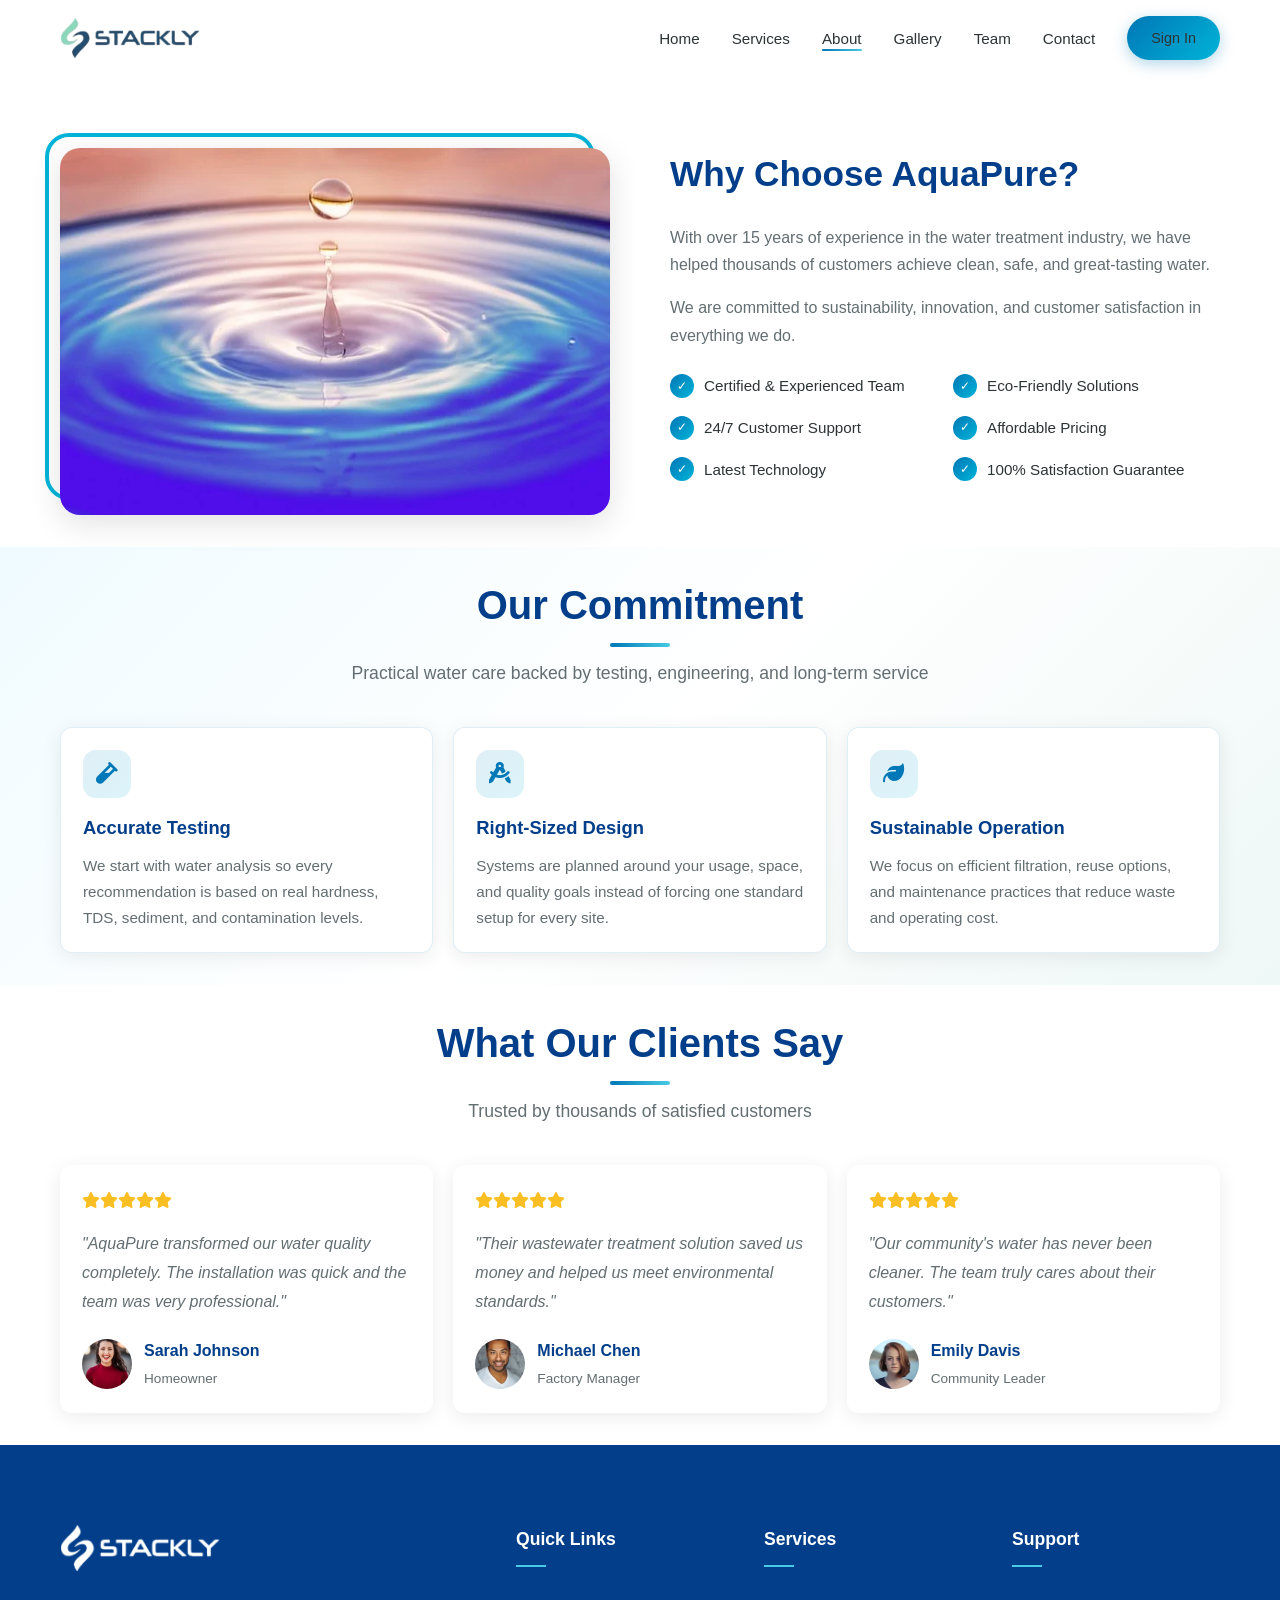
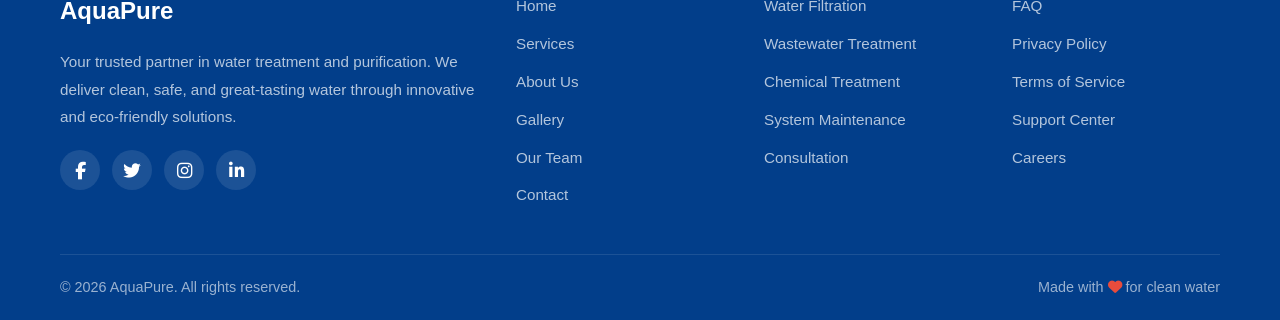
==== commit 4b91dfac: "final" ====
--- a/about.html
+++ b/about.html
@@ -130,6 +130,61 @@
     </section>
   </main>
 
+  <footer class="footer">
+    <div class="container">
+      <div class="footer-grid">
+        <div class="footer-about">
+          <a href="index.html" class="footer-logo" aria-label="Stackly Home">
+            <img src="images/Stackly_logo.png" alt="Stackly Logo" loading="lazy">
+          </a>
+          <h3>AquaPure</h3>
+          <p>Your trusted partner in water treatment and purification. We deliver clean, safe, and great-tasting water through innovative and eco-friendly solutions.</p>
+          <div class="footer-social">
+            <a href="404.html" aria-label="Facebook"><i class="fab fa-facebook-f"></i></a>
+            <a href="404.html" aria-label="Twitter"><i class="fab fa-twitter"></i></a>
+            <a href="404.html" aria-label="Instagram"><i class="fab fa-instagram"></i></a>
+            <a href="404.html" aria-label="LinkedIn"><i class="fab fa-linkedin-in"></i></a>
+          </div>
+        </div>
+        <div>
+          <h4>Quick Links</h4>
+          <div class="footer-links">
+            <a href="index.html">Home</a>
+            <a href="services.html">Services</a>
+            <a href="about.html">About Us</a>
+            <a href="gallery.html">Gallery</a>
+            <a href="team.html">Our Team</a>
+            <a href="contact.html">Contact</a>
+          </div>
+        </div>
+        <div>
+          <h4>Services</h4>
+          <div class="footer-links">
+            <a href="404.html">Water Filtration</a>
+            <a href="404.html">Wastewater Treatment</a>
+            <a href="404.html">Chemical Treatment</a>
+            <a href="404.html">System Maintenance</a>
+            <a href="404.html">Consultation</a>
+          </div>
+        </div>
+        <div>
+          <h4>Support</h4>
+          <div class="footer-links">
+            <a href="index.html#faq">FAQ</a>
+            <a href="404.html">Privacy Policy</a>
+            <a href="404.html">Terms of Service</a>
+            <a href="404.html">Support Center</a>
+            <a href="404.html">Careers</a>
+          </div>
+        </div>
+      </div>
+      <div class="footer-bottom">
+        <p>&copy; 2026 AquaPure. All rights reserved.</p>
+        <p>Made with <i class="fas fa-heart" style="color: #e74c3c;"></i> for clean water</p>
+      </div>
+    </div>
+  </footer>
+
   <script src="js/script.js"></script>
 </body>
 </html>
--- a/css/style.css
+++ b/css/style.css
@@ -33,6 +33,13 @@
   background: var(--white);
   line-height: 1.7;
   overflow-x: hidden;
+  animation: pageFadeIn 0.45s ease both;
+}
+
+body.page-exit {
+  opacity: 0;
+  transform: translateY(8px);
+  transition: opacity 0.28s ease, transform 0.28s ease;
 }
 
 a {
@@ -51,6 +58,18 @@
   display: block;
 }
 
+@keyframes pageFadeIn {
+  from {
+    opacity: 0;
+    transform: translateY(8px);
+  }
+
+  to {
+    opacity: 1;
+    transform: translateY(0);
+  }
+}
+
 .container {
   max-width: 1200px;
   margin: 0 auto;
@@ -59,6 +78,10 @@
 
 .page-content {
   padding-top: 80px;
+}
+
+.page-content > section:first-child {
+  padding-top: 0px;
 }
 
 .section-header {
@@ -151,8 +174,9 @@
 
 /* ========== DASHBOARD ========== */
 .dashboard-body {
-  min-height: 100vh;
-  background: #f5f7f9;
+  height: 100vh;
+  overflow: hidden;
+  background: #050914;
   color: #00152f;
 }
 
@@ -163,15 +187,50 @@
   height: 82px;
   display: flex;
   align-items: center;
-  justify-content: space-between;
-  padding: 0 32px 0 10.5%;
-  background: #d9edf5;
+  justify-content: flex-end;
+  padding: 0 32px 0 16px;
+  border-bottom: 1px solid rgba(0, 119, 182, 0.12);
+  background:
+    radial-gradient(circle at 72% 0%, rgba(255, 255, 255, 0.72), transparent 28%),
+    linear-gradient(110deg, rgba(224, 247, 255, 0.97), rgba(192, 235, 248, 0.95) 52%, rgba(214, 232, 255, 0.97));
+  box-shadow: 0 12px 34px rgba(5, 70, 101, 0.12);
+  backdrop-filter: blur(18px);
+}
+
+.dashboard-logo {
+  position: absolute;
+  left: 24px;
+  top: 50%;
+  display: inline-flex;
+  transform: translateY(-50%);
 }
 
 .dashboard-logo img {
   width: 135px;
   height: auto;
   display: block;
+  transition: var(--transition);
+}
+
+.dashboard-logo:hover img {
+  transform: scale(1.04);
+}
+
+.dashboard-header-welcome {
+  display: flex;
+  align-items: center;
+  gap: 7px;
+  margin-right: 20px;
+  padding-right: 20px;
+  border-right: 1px solid rgba(0, 119, 182, 0.16);
+  color: #486779;
+  font-size: 1.05rem;
+}
+
+.dashboard-header-welcome strong {
+  color: #064b70;
+  font-size: 1.18rem;
+  font-weight: 800;
 }
 
 .dashboard-actions {
@@ -190,9 +249,11 @@
   justify-content: center;
   border: 0;
   border-radius: 50%;
-  background: var(--white);
-  color: var(--primary);
-  box-shadow: 0 8px 24px rgba(7, 27, 49, 0.08);
+  border: 1px solid rgba(0, 119, 182, 0.12);
+  background: rgba(255, 255, 255, 0.82);
+  color: #057fad;
+  box-shadow: 0 8px 24px rgba(5, 86, 123, 0.12);
+  backdrop-filter: blur(12px);
   cursor: pointer;
   transition: var(--transition);
 }
@@ -201,7 +262,8 @@
 .dashboard-profile-icon:hover {
   transform: translateY(-2px);
   color: var(--white);
-  background: var(--primary);
+  background: linear-gradient(135deg, #08a8d7, #4672e8);
+  box-shadow: 0 12px 28px rgba(8, 145, 196, 0.25);
 }
 
 .dashboard-action span {
@@ -221,14 +283,33 @@
   left: 0;
   bottom: 0;
   z-index: 10;
-  width: 320px;
-  background: #dceff6;
-  color: var(--dark);
+  width: 240px;
+  overflow: hidden;
+  background:
+    radial-gradient(circle at 8% 8%, rgba(72, 202, 228, 0.22), transparent 34%),
+    linear-gradient(165deg, #053b59 0%, #075b74 54%, #087f91 100%);
+  color: var(--white);
+  box-shadow: 10px 0 30px rgba(3, 43, 64, 0.12);
+  overscroll-behavior: contain;
+}
+
+.dashboard-sidebar::after {
+  content: '';
+  position: absolute;
+  right: -85px;
+  bottom: -90px;
+  width: 230px;
+  height: 230px;
+  border: 38px solid rgba(144, 224, 239, 0.08);
+  border-radius: 50%;
+  pointer-events: none;
 }
 
 .dashboard-user {
-  padding: 34px 24px 28px;
-  border-bottom: 1px solid rgba(0, 119, 182, 0.12);
+  position: relative;
+  z-index: 1;
+  padding: 26px 20px 22px;
+  border-bottom: 1px solid rgba(255, 255, 255, 0.15);
 }
 
 .dashboard-user strong,
@@ -237,16 +318,19 @@
 }
 
 .dashboard-user strong {
+  color: var(--white);
   font-size: 1.05rem;
   margin-bottom: 8px;
 }
 
 .dashboard-user span {
-  color: var(--text-light);
+  color: rgba(255, 255, 255, 0.7);
   font-weight: 600;
 }
 
 .dashboard-menu {
+  position: relative;
+  z-index: 1;
   display: flex;
   flex-direction: column;
   padding-top: 12px;
@@ -255,58 +339,148 @@
 .dashboard-menu a {
   display: flex;
   align-items: center;
-  gap: 18px;
-  min-height: 62px;
-  padding: 0 24px;
-  color: var(--dark);
+  gap: 14px;
+  min-height: 54px;
+  padding: 0 20px;
+  color: #ffffff;
   font-size: 1.02rem;
   font-weight: 600;
+  transition: var(--transition);
 }
 
 .dashboard-menu a.active,
 .dashboard-menu a:hover {
-  background: rgba(0, 119, 182, 0.16);
-  color: var(--primary);
+  color: var(--white);
+  background: linear-gradient(90deg, rgba(72, 202, 228, 0.3), rgba(255, 255, 255, 0.1));
+  box-shadow: inset 4px 0 0 #90e0ef;
+}
+
+.dashboard-menu a:hover {
+  padding-left: 24px;
 }
 
 .dashboard-menu i {
   width: 20px;
   text-align: center;
-  color: var(--primary);
+  color: #90e0ef;
+  transition: var(--transition);
+}
+
+.dashboard-menu a:hover i {
+  transform: scale(1.12);
 }
 
 .dashboard-main {
-  min-height: 100vh;
-  padding: 112px 32px 52px 356px;
+  position: relative;
+  isolation: isolate;
+  height: 100vh;
+  overflow-x: hidden;
+  overflow-y: auto;
+  overscroll-behavior: contain;
+  padding: 112px 32px 52px 272px;
+  scrollbar-gutter: stable;
+  background:
+    linear-gradient(180deg, rgba(5, 9, 20, 0.68) 0%, rgba(9, 24, 38, 0.88) 420px, #eef4f7 760px),
+    url('../images/hero-bg.webp') center top/cover fixed no-repeat;
+}
+
+.dashboard-main::before {
+  content: '';
+  position: absolute;
+  inset: 0 0 auto;
+  z-index: -1;
+  height: 620px;
+  pointer-events: none;
+  background:
+    radial-gradient(circle at 78% 12%, rgba(28, 180, 238, 0.24), transparent 28%),
+    radial-gradient(circle at 30% 26%, rgba(89, 100, 242, 0.16), transparent 32%);
+}
+
+.dashboard-main::-webkit-scrollbar {
+  width: 10px;
+}
+
+.dashboard-main::-webkit-scrollbar-track {
+  background: #07111d;
+}
+
+.dashboard-main::-webkit-scrollbar-thumb {
+  border: 3px solid #07111d;
+  border-radius: 999px;
+  background: linear-gradient(#1cb4ee, #5964f2);
 }
 
 .dashboard-welcome {
+  position: relative;
   display: flex;
-  align-items: flex-end;
+  align-items: center;
   justify-content: space-between;
   gap: 24px;
-  margin-bottom: 28px;
-}
-
-.dashboard-welcome span {
+  margin-bottom: 32px;
+  padding: 22px 26px;
+  overflow: hidden;
+  border: 1px solid rgba(255, 255, 255, 0.13);
+  border-radius: 20px;
+  background: linear-gradient(120deg, rgba(255, 255, 255, 0.11), rgba(255, 255, 255, 0.04));
+  box-shadow: 0 20px 50px rgba(0, 0, 0, 0.18);
+  backdrop-filter: blur(16px);
+}
+
+.dashboard-welcome > div > span:not(.dashboard-eyebrow) {
   display: block;
-  color: #647487;
-  font-size: 1.15rem;
+  color: rgba(255, 255, 255, 0.68);
+  font-size: 1rem;
   font-weight: 700;
   margin-bottom: 4px;
 }
 
-.dashboard-welcome h1 {
-  color: #00152f;
-  font-size: 3.25rem;
+.dashboard-body .dashboard-welcome h1 {
+  color: #ffffff !important;
+  font-size: clamp(2.2rem, 4vw, 3.7rem);
   line-height: 1.1;
+  text-shadow: 0 8px 28px rgba(0, 0, 0, 0.24);
 }
 
 .dashboard-welcome p {
-  color: #65768a;
-  font-size: 0.98rem;
-  max-width: 430px;
-  text-align: right;
+  max-width: 620px;
+  margin-top: 10px;
+  color: rgba(255, 255, 255, 0.68);
+  font-size: 0.94rem;
+  text-align: left;
+}
+
+.dashboard-eyebrow {
+  display: inline-flex;
+  align-items: center;
+  gap: 8px;
+  margin-bottom: 14px;
+  color: #79dcff;
+  font-size: 0.72rem;
+  font-weight: 800;
+  letter-spacing: 0.1em;
+  text-transform: uppercase;
+}
+
+.dashboard-primary-action {
+  min-height: 48px;
+  display: inline-flex;
+  flex: 0 0 auto;
+  align-items: center;
+  justify-content: center;
+  gap: 10px;
+  padding: 0 20px;
+  border: 1px solid rgba(255, 255, 255, 0.18);
+  border-radius: 12px;
+  color: var(--white);
+  background: linear-gradient(135deg, #1cb4ee, #5964f2);
+  box-shadow: 0 14px 34px rgba(28, 180, 238, 0.24);
+  font-weight: 800;
+}
+
+.dashboard-primary-action:hover {
+  color: var(--white);
+  transform: translateY(-3px);
+  box-shadow: 0 18px 42px rgba(28, 180, 238, 0.34);
 }
 
 .dashboard-stats {
@@ -318,26 +492,54 @@
 
 .dashboard-stat,
 .dashboard-widget {
-  background: var(--white);
+  border: 1px solid rgba(255, 255, 255, 0.62);
+  background: rgba(255, 255, 255, 0.94);
   border-radius: 20px;
-  box-shadow: 0 12px 34px rgba(7, 27, 49, 0.08);
+  box-shadow: 0 18px 46px rgba(4, 20, 34, 0.14);
+  backdrop-filter: blur(16px);
+  transition: var(--transition);
 }
 
 .dashboard-stat {
-  min-height: 238px;
-  padding: 30px;
+  position: relative;
+  min-height: 210px;
+  padding: 26px;
+  overflow: hidden;
+}
+
+.dashboard-stat::after {
+  content: '';
+  position: absolute;
+  top: -45px;
+  right: -45px;
+  width: 120px;
+  height: 120px;
+  border-radius: 50%;
+  background: rgba(7, 136, 189, 0.06);
+}
+
+.dashboard-stat:hover,
+.dashboard-widget:hover,
+.dashboard-profile-card:hover {
+  transform: translateY(-6px);
+  box-shadow: 0 18px 46px rgba(7, 27, 49, 0.14);
 }
 
 .stat-icon {
-  width: 64px;
-  height: 64px;
+  width: 58px;
+  height: 58px;
   display: inline-flex;
   align-items: center;
   justify-content: center;
-  margin-bottom: 28px;
+  margin-bottom: 24px;
   border-radius: 14px;
   color: var(--white);
   font-size: 1.4rem;
+  transition: var(--transition);
+}
+
+.dashboard-stat:hover .stat-icon {
+  transform: scale(1.08) rotate(6deg);
 }
 
 .stat-icon.blue { background: #049bd0; }
@@ -350,7 +552,7 @@
   color: #00152f;
   font-size: 2.15rem;
   line-height: 1;
-  margin-bottom: 18px;
+  margin-bottom: 14px;
 }
 
 .dashboard-stat span {
@@ -363,57 +565,73 @@
   display: grid;
   grid-template-columns: minmax(0, 1fr) minmax(420px, 1fr);
   gap: 24px;
+  margin-bottom: 24px;
 }
 
 .dashboard-widget {
+  min-width: 0;
   padding: 32px;
+  overflow: hidden;
 }
 
 .dashboard-widget h2 {
   display: flex;
   align-items: center;
   gap: 16px;
-  color: #00152f;
+  color: #062543;
   font-size: 1.25rem;
+  font-weight: 800;
+  line-height: 1.3;
   margin-bottom: 28px;
 }
 
 .dashboard-widget h2 i {
-  color: #0788bd;
+  width: 34px;
+  height: 34px;
+  display: inline-grid;
+  flex: 0 0 34px;
+  place-items: center;
+  border-radius: 9px;
+  color: #087faf;
+  background: #e3f5fb;
   font-size: 1rem;
 }
 
 .service-chart {
   height: 285px;
   display: grid;
-  grid-template-columns: repeat(6, 1fr);
+  grid-template-columns: repeat(6, minmax(0, 1fr));
   align-items: end;
-  gap: 34px;
-  padding: 20px 24px 4px;
+  gap: clamp(10px, 2vw, 34px);
+  padding: 20px clamp(0px, 1.5vw, 24px) 4px;
 }
 
 .chart-month {
+  min-width: 0;
   height: 210px;
   display: flex;
   flex-direction: column;
   justify-content: flex-end;
   align-items: center;
   gap: 14px;
+  cursor: pointer;
 }
 
 .chart-month span {
   order: -1;
   color: #647487;
   font-size: 0.92rem;
+  transition: var(--transition);
 }
 
 .chart-month div {
   position: relative;
-  width: 46px;
+  width: min(46px, 100%);
   height: 150px;
   border-radius: 8px;
   background: #f2f4f6;
   overflow: hidden;
+  transition: var(--transition);
 }
 
 .chart-month div::after {
@@ -425,6 +643,21 @@
   height: var(--level);
   border-radius: 7px;
   background: linear-gradient(180deg, #0788bd, #04a6ce);
+  transition: var(--transition);
+}
+
+.chart-month:hover span {
+  color: var(--primary);
+  font-weight: 700;
+}
+
+.chart-month:hover div {
+  background: #e5f3f8;
+  transform: translateY(-4px);
+}
+
+.chart-month:hover div::after {
+  filter: brightness(1.08);
 }
 
 .maintenance-list {
@@ -440,6 +673,13 @@
   padding: 24px 28px;
   border-radius: 9px;
   background: #f7f8fa;
+  transition: var(--transition);
+}
+
+.maintenance-item:hover {
+  background: var(--white);
+  box-shadow: 0 12px 28px rgba(7, 27, 49, 0.1);
+  transform: translateX(4px);
 }
 
 .maintenance-date strong,
@@ -470,6 +710,7 @@
   border-radius: 20px;
   font-size: 0.9rem;
   font-weight: 800;
+  transition: var(--transition);
 }
 
 .status-pill.confirmed {
@@ -480,6 +721,220 @@
 .status-pill.pending {
   color: #f49a08;
   background: #fff7e8;
+}
+
+.dashboard-row:hover .status-pill,
+.maintenance-item:hover .status-pill {
+  transform: scale(1.04);
+}
+
+.dashboard-insights-grid {
+  display: grid;
+  grid-template-columns: repeat(2, minmax(0, 1fr));
+  gap: 24px;
+}
+
+.widget-heading {
+  display: flex;
+  align-items: flex-start;
+  justify-content: space-between;
+  gap: 18px;
+  margin-bottom: 24px;
+}
+
+.widget-heading > div > span {
+  display: block;
+  margin-bottom: 5px;
+  color: #087faf;
+  font-size: 0.75rem;
+  font-weight: 800;
+  letter-spacing: 0.08em;
+  text-transform: uppercase;
+}
+
+.widget-heading h2 {
+  margin-bottom: 0;
+}
+
+.widget-link {
+  flex-shrink: 0;
+  color: var(--primary);
+  font-size: 0.88rem;
+  font-weight: 800;
+}
+
+.quality-metrics {
+  display: grid;
+  gap: 22px;
+}
+
+.metric-top {
+  display: flex;
+  align-items: center;
+  justify-content: space-between;
+  gap: 16px;
+  margin-bottom: 9px;
+}
+
+.metric-top span {
+  color: #33475b;
+  font-weight: 700;
+}
+
+.metric-top strong {
+  color: #00152f;
+}
+
+.metric-bar {
+  height: 9px;
+  margin-bottom: 7px;
+  overflow: hidden;
+  border-radius: 999px;
+  background: #e9f0f3;
+}
+
+.metric-bar span {
+  display: block;
+  width: var(--metric);
+  height: 100%;
+  border-radius: inherit;
+  background: linear-gradient(90deg, #0788bd, #04a6ce);
+}
+
+.metric-bar.green span {
+  background: linear-gradient(90deg, #24ad67, #4dd58b);
+}
+
+.metric-bar.orange span {
+  background: linear-gradient(90deg, #ed8d11, #f8b34d);
+}
+
+.quality-metric small {
+  color: #78889a;
+}
+
+.system-health-list,
+.activity-list {
+  display: grid;
+  gap: 14px;
+}
+
+.system-health-item {
+  display: grid;
+  grid-template-columns: 46px minmax(0, 1fr) auto;
+  align-items: center;
+  gap: 14px;
+  padding: 16px;
+  border: 1px solid #edf1f3;
+  border-radius: 12px;
+  background: #f9fbfc;
+}
+
+.health-icon {
+  width: 46px;
+  height: 46px;
+  display: grid;
+  place-items: center;
+  border-radius: 12px;
+}
+
+.health-icon.online {
+  color: #0788bd;
+  background: #e3f5fb;
+}
+
+.health-icon.service {
+  color: #ed8d11;
+  background: #fff1dc;
+}
+
+.system-health-item h3,
+.activity-item h3 {
+  color: #092d4c;
+  font-size: 0.96rem;
+  font-weight: 800;
+}
+
+.system-health-item p,
+.activity-item p {
+  color: #78889a;
+  font-size: 0.82rem;
+}
+
+.health-state {
+  color: #21a765;
+  font-size: 0.78rem;
+  font-weight: 800;
+}
+
+.health-state i {
+  margin-right: 4px;
+  font-size: 0.48rem;
+}
+
+.health-state.warning {
+  color: #e68a0d;
+}
+
+.quick-actions {
+  display: grid;
+  grid-template-columns: repeat(2, minmax(0, 1fr));
+  gap: 12px;
+}
+
+.quick-actions a {
+  min-height: 92px;
+  display: flex;
+  align-items: center;
+  gap: 12px;
+  padding: 16px;
+  border: 1px solid #e7eef2;
+  border-radius: 12px;
+  color: #173b5d;
+  font-weight: 700;
+  background: #f9fbfc;
+}
+
+.quick-actions a:hover {
+  border-color: rgba(0, 119, 182, 0.28);
+  color: var(--primary);
+  background: #eef9fd;
+  transform: translateY(-2px);
+}
+
+.quick-actions i {
+  width: 38px;
+  height: 38px;
+  flex: 0 0 38px;
+  display: grid;
+  place-items: center;
+  border-radius: 10px;
+  color: var(--primary);
+  background: #e3f5fb;
+}
+
+.activity-item {
+  display: grid;
+  grid-template-columns: 38px minmax(0, 1fr);
+  align-items: center;
+  gap: 13px;
+  padding-bottom: 14px;
+  border-bottom: 1px solid #edf1f3;
+}
+
+.activity-item:last-child {
+  padding-bottom: 0;
+  border-bottom: 0;
+}
+
+.activity-item > i {
+  width: 38px;
+  height: 38px;
+  display: grid;
+  place-items: center;
+  border-radius: 50%;
+  color: #0788bd;
+  background: #e5f5fb;
 }
 
 .logout-modal {
@@ -575,14 +1030,14 @@
 }
 
 .dashboard-page-head h1 {
-  color: #00152f;
+  color: #ffffff;
   font-size: 2.2rem;
   line-height: 1.1;
   margin-bottom: 10px;
 }
 
 .dashboard-page-head p {
-  color: #65768a;
+  color: rgba(255, 255, 255, 0.78);
   font-size: 1rem;
 }
 
@@ -600,10 +1055,16 @@
   background: var(--white);
   border-radius: 18px;
   box-shadow: 0 12px 34px rgba(7, 27, 49, 0.08);
+  transition: var(--transition);
 }
 
 .dashboard-row {
   grid-template-columns: 54px 1fr auto;
+}
+
+.dashboard-row:hover {
+  transform: translateY(-4px);
+  box-shadow: 0 18px 46px rgba(7, 27, 49, 0.14);
 }
 
 .dashboard-row > i,
@@ -617,6 +1078,14 @@
   background: rgba(0, 119, 182, 0.1);
   color: var(--primary);
   font-size: 1.3rem;
+  transition: var(--transition);
+}
+
+.dashboard-row:hover > i,
+.dashboard-profile-card:hover .profile-avatar {
+  color: var(--white);
+  background: var(--primary);
+  transform: scale(1.06);
 }
 
 .dashboard-row h3,
@@ -1222,6 +1691,7 @@
 
 .about-image {
   position: relative;
+  margin-top: 36px;
   opacity: 0;
   transform: translateX(-30px);
 }
@@ -1888,7 +2358,8 @@
   gap: 12px;
 }
 
-.auth-social button {
+.auth-social button,
+.auth-social a {
   flex: 1;
   padding: 12px;
   border: 2px solid #e0e0e0;
@@ -1903,7 +2374,8 @@
   gap: 8px;
 }
 
-.auth-social button:hover {
+.auth-social button:hover,
+.auth-social a:hover {
   border-color: var(--primary);
   background: rgba(0, 119, 182, 0.05);
 }
@@ -1947,7 +2419,7 @@
   display: grid;
   place-items: center;
   padding: 40px 20px;
-  background: linear-gradient(135deg, #eefaff 0%, #ffffff 50%, #eef8f6 100%);
+  background: linear-gradient(135deg, #fff1f1 0%, #ffffff 50%, #ffe8e8 100%);
 }
 
 .error-card {
@@ -1955,8 +2427,9 @@
   padding: 48px;
   border-radius: 20px;
   background: var(--white);
-  box-shadow: 0 20px 60px rgba(7, 27, 49, 0.14);
+  box-shadow: 0 20px 60px rgba(220, 38, 38, 0.16);
   text-align: center;
+  border: 1px solid rgba(220, 38, 38, 0.12);
 }
 
 .error-logo {
@@ -1973,14 +2446,14 @@
 
 .error-card span {
   display: block;
-  color: var(--primary);
+  color: #dc2626;
   font-weight: 800;
   margin-bottom: 8px;
   text-transform: uppercase;
 }
 
 .error-card h1 {
-  color: var(--dark);
+  color: #991b1b;
   font-size: 2.4rem;
   line-height: 1.15;
   margin-bottom: 16px;
@@ -1997,6 +2470,25 @@
   justify-content: center;
   gap: 14px;
   flex-wrap: wrap;
+}
+
+.error-body .btn-primary {
+  background: linear-gradient(135deg, #dc2626, #f97316);
+  box-shadow: 0 4px 15px rgba(220, 38, 38, 0.28);
+}
+
+.error-body .btn-primary:hover {
+  box-shadow: 0 8px 25px rgba(220, 38, 38, 0.36);
+}
+
+.error-body .btn-outline {
+  color: #dc2626;
+  border-color: #dc2626;
+}
+
+.error-body .btn-outline:hover {
+  color: var(--white);
+  background: #dc2626;
 }
 
 .password-toggle {
@@ -2058,6 +2550,24 @@
 }
 
 /* ========== RESPONSIVE ========== */
+@media (max-width: 1400px) {
+  .dashboard-sidebar {
+    width: 220px;
+  }
+
+  .dashboard-main {
+    padding-left: 252px;
+  }
+
+  .dashboard-stats {
+    grid-template-columns: repeat(2, minmax(0, 1fr));
+  }
+
+  .dashboard-content-grid {
+    grid-template-columns: minmax(0, 1fr);
+  }
+}
+
 @media (max-width: 1024px) {
   .hero .container {
     gap: 40px;
@@ -2071,21 +2581,6 @@
     grid-template-columns: 1fr;
   }
 
-  .dashboard-sidebar {
-    width: 260px;
-  }
-
-  .dashboard-main {
-    padding-left: 292px;
-  }
-
-  .dashboard-stats {
-    grid-template-columns: repeat(2, minmax(0, 1fr));
-  }
-
-  .dashboard-content-grid {
-    grid-template-columns: 1fr;
-  }
 }
 
 @media (max-width: 968px) {
@@ -2112,6 +2607,13 @@
 }
 
 @media (max-width: 768px) {
+  .dashboard-body {
+    height: auto;
+    min-height: 100vh;
+    overflow-x: hidden;
+    overflow-y: auto;
+  }
+
   .hamburger {
     display: flex;
   }
@@ -2119,6 +2621,10 @@
   .dashboard-topbar {
     height: 76px;
     padding: 0 18px;
+  }
+
+  .dashboard-logo {
+    left: 18px;
   }
 
   .dashboard-logo img {
@@ -2131,8 +2637,20 @@
     height: 40px;
   }
 
+  .dashboard-header-welcome {
+    margin-right: 12px;
+    padding-right: 12px;
+    font-size: 0.9rem;
+  }
+
+  .dashboard-header-welcome strong {
+    font-size: 1rem;
+  }
+
   .dashboard-sidebar {
-    position: static;
+    position: relative;
+    top: auto;
+    z-index: 1;
     width: auto;
     padding-top: 76px;
   }
@@ -2141,30 +2659,51 @@
     padding: 24px 20px;
   }
 
+  .dashboard-user span {
+    overflow-wrap: anywhere;
+  }
+
   .dashboard-menu {
     display: grid;
-    grid-template-columns: repeat(2, minmax(0, 1fr));
+    grid-template-columns: repeat(auto-fit, minmax(220px, 1fr));
+    gap: 4px;
     padding: 0 12px 18px;
   }
 
   .dashboard-menu a {
+    min-width: 0;
     min-height: 48px;
     padding: 0 12px;
     border-radius: 8px;
     font-size: 0.9rem;
+    overflow-wrap: anywhere;
   }
 
   .dashboard-main {
+    height: auto;
+    min-height: 100vh;
+    overflow: visible;
     padding: 28px 18px 48px;
   }
 
   .dashboard-welcome {
     align-items: flex-start;
     flex-direction: column;
+    padding: 22px;
+  }
+
+  .dashboard-welcome h1 {
+    max-width: 100%;
+    font-size: clamp(2rem, 10vw, 3.25rem);
+    overflow-wrap: anywhere;
   }
 
   .dashboard-welcome p {
     text-align: left;
+  }
+
+  .dashboard-primary-action {
+    width: 100%;
   }
 
   .dashboard-stats {
@@ -2180,17 +2719,22 @@
     gap: 18px;
   }
 
+  .dashboard-insights-grid {
+    grid-template-columns: 1fr;
+    gap: 18px;
+  }
+
   .dashboard-widget {
     padding: 24px;
   }
 
   .service-chart {
-    gap: 14px;
+    gap: clamp(6px, 2vw, 14px);
     padding: 10px 0 0;
   }
 
   .chart-month div {
-    width: 34px;
+    width: min(34px, 100%);
   }
 
   .maintenance-item {
@@ -2286,6 +2830,81 @@
   }
 }
 
+@media (max-width: 480px) {
+  .dashboard-header-welcome {
+    display: none;
+  }
+
+  .dashboard-main {
+    padding: 24px 12px 40px;
+  }
+
+  .dashboard-menu {
+    grid-template-columns: 1fr;
+  }
+
+  .dashboard-widget {
+    padding: 18px 14px;
+    border-radius: 16px;
+  }
+
+  .dashboard-widget h2 {
+    gap: 10px;
+    margin-bottom: 16px;
+    font-size: 1.05rem;
+  }
+
+  .service-chart {
+    height: 240px;
+    gap: 5px;
+  }
+
+  .chart-month {
+    height: 185px;
+    gap: 10px;
+  }
+
+  .chart-month span {
+    font-size: 0.78rem;
+  }
+
+  .chart-month div {
+    width: min(28px, 100%);
+    height: 130px;
+  }
+
+  .maintenance-item {
+    grid-template-columns: 42px minmax(0, 1fr);
+    gap: 12px;
+    padding: 18px 14px;
+  }
+
+  .maintenance-item h3 {
+    overflow-wrap: anywhere;
+  }
+
+  .status-pill {
+    padding: 7px 12px;
+    font-size: 0.8rem;
+  }
+
+  .widget-heading {
+    align-items: flex-start;
+  }
+
+  .system-health-item {
+    grid-template-columns: 42px minmax(0, 1fr);
+  }
+
+  .health-state {
+    grid-column: 2;
+  }
+
+  .quick-actions {
+    grid-template-columns: 1fr;
+  }
+}
+
 @media (max-width: 900px) {
   .quality-grid,
   .industries-grid {
@@ -2321,6 +2940,908 @@
     right: 18px;
     bottom: 18px;
     width: auto;
+  }
+}
+
+/* Final compact overrides for every public navigation page. */
+.section-header {
+  margin-bottom: 38px;
+}
+
+.section-header h2 {
+  font-size: clamp(2rem, 3.2vw, 2.5rem);
+  margin-bottom: 12px;
+}
+
+.section-header p {
+  margin-top: 8px;
+}
+
+.content-section,
+.quality,
+.industries,
+.services,
+.about,
+.process,
+.testimonials,
+.contact,
+.equipment,
+.gallery,
+.team,
+.cta,
+.blog,
+.faq {
+  padding-top: 64px;
+  padding-bottom: 64px;
+}
+
+.quality-grid,
+.industries-grid,
+.content-grid,
+.services-grid,
+.process-steps,
+.testimonials-grid,
+.equipment-grid,
+.team-grid,
+.blog-grid {
+  gap: 20px;
+}
+
+.content-card,
+.quality-card,
+.industry-item,
+.testimonial-card {
+  padding: 22px;
+}
+
+.content-card i,
+.quality-card i {
+  width: 48px;
+  height: 48px;
+  margin-bottom: 14px;
+  border-radius: 13px;
+}
+
+.industry-item span {
+  width: 50px;
+  height: 50px;
+  margin-bottom: 14px;
+}
+
+.service-img {
+  height: 170px;
+}
+
+.service-info {
+  padding: 22px;
+}
+
+.service-icon {
+  width: 54px;
+  height: 54px;
+  margin-top: -50px;
+}
+
+.equipment-card,
+.equipment-card img {
+  min-height: 280px;
+}
+
+.equipment-overlay {
+  padding: 58px 22px 20px;
+}
+
+.process-step {
+  padding: 18px;
+}
+
+.process-step img {
+  height: 150px;
+  margin-bottom: 13px;
+}
+
+.team-info,
+.blog-info,
+.gallery-overlay {
+  padding: 18px;
+}
+
+.blog-card img {
+  height: 185px;
+}
+
+.contact-info,
+.contact-form {
+  padding: 24px;
+}
+
+.contact-info-item {
+  padding: 16px;
+}
+
+.faq-question {
+  padding: 16px 20px;
+}
+
+.faq-answer p {
+  padding: 0 20px 16px;
+}
+
+.page-content > section:first-child {
+  padding-top: 24px;
+  padding-bottom: 64px;
+}
+
+.page-content > section:first-child .section-header {
+  margin-bottom: 36px;
+}
+
+@media (max-width: 768px) {
+  .content-section,
+  .quality,
+  .industries,
+  .services,
+  .about,
+  .process,
+  .testimonials,
+  .contact,
+  .equipment,
+  .gallery,
+  .team,
+  .cta,
+  .blog,
+  .faq {
+    padding-top: 50px;
+    padding-bottom: 50px;
+  }
+
+  .section-header {
+    margin-bottom: 30px;
+  }
+
+  .equipment-card,
+  .equipment-card img {
+    min-height: 240px;
+  }
+}
+
+@media (max-width: 576px) {
+  .content-section,
+  .quality,
+  .industries,
+  .services,
+  .about,
+  .process,
+  .testimonials,
+  .contact,
+  .equipment,
+  .gallery,
+  .team,
+  .cta,
+  .blog,
+  .faq {
+    padding-top: 42px;
+    padding-bottom: 42px;
+  }
+
+  .content-card,
+  .quality-card,
+  .industry-item,
+  .testimonial-card,
+  .service-info,
+  .contact-info,
+  .contact-form {
+    padding: 18px;
+  }
+}
+
+/* ========== COMPACT PUBLIC PAGE LAYOUT ========== */
+.section-header {
+  margin-bottom: 38px;
+}
+
+.section-header h2 {
+  font-size: clamp(2rem, 3.2vw, 2.5rem);
+  margin-bottom: 12px;
+}
+
+.section-header p {
+  margin-top: 8px;
+}
+
+.content-section,
+.quality,
+.industries,
+.services,
+.about,
+.process,
+.testimonials,
+.contact,
+.equipment,
+.gallery,
+.team,
+.cta,
+.blog,
+.faq {
+  padding-top: 64px;
+  padding-bottom: 64px;
+}
+
+.quality-grid,
+.industries-grid,
+.content-grid,
+.services-grid,
+.process-steps,
+.testimonials-grid,
+.equipment-grid,
+.team-grid,
+.blog-grid {
+  gap: 20px;
+}
+
+.content-card,
+.quality-card,
+.industry-item,
+.testimonial-card {
+  padding: 22px;
+}
+
+.content-card i,
+.quality-card i {
+  width: 48px;
+  height: 48px;
+  margin-bottom: 14px;
+  border-radius: 13px;
+}
+
+.industry-item span {
+  width: 50px;
+  height: 50px;
+  margin-bottom: 14px;
+}
+
+.service-img {
+  height: 170px;
+}
+
+.service-info {
+  padding: 22px;
+}
+
+.service-icon {
+  width: 54px;
+  height: 54px;
+  margin-top: -50px;
+}
+
+.equipment-card,
+.equipment-card img {
+  min-height: 280px;
+}
+
+.equipment-overlay {
+  padding: 58px 22px 20px;
+}
+
+.process-step {
+  padding: 18px;
+}
+
+.process-step img {
+  height: 150px;
+  margin-bottom: 13px;
+}
+
+.team-info,
+.blog-info,
+.gallery-overlay {
+  padding: 18px;
+}
+
+.blog-card img {
+  height: 185px;
+}
+
+.contact-info,
+.contact-form {
+  padding: 24px;
+}
+
+.contact-info-item {
+  padding: 16px;
+}
+
+.faq-question {
+  padding: 16px 20px;
+}
+
+.faq-answer p {
+  padding: 0 20px 16px;
+}
+
+.page-content > section:first-child {
+  padding-top: 24px;
+  padding-bottom: 64px;
+}
+
+.page-content > section:first-child .section-header {
+  margin-bottom: 36px;
+}
+
+@media (max-width: 768px) {
+  .content-section,
+  .quality,
+  .industries,
+  .services,
+  .about,
+  .process,
+  .testimonials,
+  .contact,
+  .equipment,
+  .gallery,
+  .team,
+  .cta,
+  .blog,
+  .faq {
+    padding-top: 50px;
+    padding-bottom: 50px;
+  }
+
+  .section-header {
+    margin-bottom: 30px;
+  }
+
+  .equipment-card,
+  .equipment-card img {
+    min-height: 240px;
+  }
+}
+
+@media (max-width: 576px) {
+  .content-section,
+  .quality,
+  .industries,
+  .services,
+  .about,
+  .process,
+  .testimonials,
+  .contact,
+  .equipment,
+  .gallery,
+  .team,
+  .cta,
+  .blog,
+  .faq {
+    padding-top: 42px;
+    padding-bottom: 42px;
+  }
+
+  .content-card,
+  .quality-card,
+  .industry-item,
+  .testimonial-card,
+  .service-info,
+  .contact-info,
+  .contact-form {
+    padding: 18px;
+  }
+}
+
+/* ========== SPLIT AUTH PAGES ========== */
+.auth-split-body {
+  min-height: 100vh;
+  color: #f8fbff;
+  background: #050914;
+}
+
+.auth-split-page {
+  min-height: 100vh;
+  display: grid;
+  grid-template-columns: minmax(0, 1.35fr) minmax(420px, 0.65fr);
+  background: #050914;
+}
+
+.auth-showcase {
+  position: relative;
+  min-height: 100vh;
+  display: flex;
+  flex-direction: column;
+  justify-content: center;
+  padding: 64px 7vw;
+  overflow: hidden;
+  isolation: isolate;
+  background: url('../images/hero-bg.webp') center/cover no-repeat;
+}
+
+.auth-showcase::before {
+  content: '';
+  position: absolute;
+  inset: 0;
+  z-index: -1;
+  background:
+    linear-gradient(90deg, rgba(5, 9, 20, 0.78) 0%, rgba(5, 9, 20, 0.55) 48%, rgba(5, 9, 20, 0.86) 100%),
+    linear-gradient(180deg, rgba(0, 119, 182, 0.18), rgba(5, 9, 20, 0.55));
+}
+
+.auth-showcase-logo {
+  position: absolute;
+  top: 58px;
+  left: 7vw;
+  width: 155px;
+  display: inline-flex;
+}
+
+.auth-showcase-logo img,
+.auth-panel-logo img {
+  width: 100%;
+  height: auto;
+  object-fit: contain;
+}
+
+.auth-showcase-content {
+  max-width: 680px;
+}
+
+.auth-showcase-content h1 {
+  margin-bottom: 18px;
+  color: var(--white);
+  font-size: clamp(2.4rem, 4.2vw, 4.4rem);
+  line-height: 1.05;
+}
+
+.auth-showcase-content p {
+  max-width: 700px;
+  margin-bottom: 36px;
+  color: rgba(255, 255, 255, 0.78);
+  font-size: clamp(1rem, 1.35vw, 1.35rem);
+  line-height: 1.65;
+}
+
+.auth-showcase-content ul {
+  display: grid;
+  gap: 22px;
+}
+
+.auth-showcase-content li {
+  display: flex;
+  align-items: center;
+  gap: 16px;
+  color: rgba(255, 255, 255, 0.86);
+  font-size: 1.05rem;
+  font-weight: 700;
+}
+
+.auth-showcase-content i {
+  color: #20bdf2;
+  font-size: 1.45rem;
+}
+
+.auth-panel {
+  min-height: 100vh;
+  display: flex;
+  align-items: center;
+  justify-content: center;
+  padding: 42px;
+  background: #050914;
+}
+
+.auth-panel-inner {
+  width: min(100%, 520px);
+}
+
+.auth-panel-top {
+  display: flex;
+  align-items: center;
+  justify-content: space-between;
+  gap: 18px;
+  margin-bottom: 42px;
+}
+
+.auth-panel-logo {
+  width: 130px;
+  display: inline-flex;
+}
+
+.auth-back-link {
+  display: inline-flex;
+  align-items: center;
+  gap: 9px;
+  color: rgba(255, 255, 255, 0.65);
+  font-weight: 700;
+}
+
+.auth-back-link:hover,
+.auth-footer-text a,
+.auth-form .form-options a {
+  color: #66d7ff;
+}
+
+.auth-split-body .auth-header {
+  margin-bottom: 30px;
+  text-align: left;
+}
+
+.auth-split-body .auth-header h2 {
+  margin-bottom: 8px;
+  color: var(--white);
+  font-size: 2rem;
+  line-height: 1.15;
+}
+
+.auth-split-body .auth-header p {
+  color: rgba(255, 255, 255, 0.56);
+}
+
+.auth-split-body .form-group {
+  margin-bottom: 22px;
+}
+
+.auth-split-body .form-group label {
+  color: rgba(255, 255, 255, 0.72);
+  font-size: 0.82rem;
+  font-weight: 800;
+  letter-spacing: 0;
+}
+
+.role-options {
+  display: grid;
+  grid-template-columns: repeat(2, minmax(0, 1fr));
+  gap: 12px;
+}
+
+.role-card {
+  display: block;
+  cursor: pointer;
+}
+
+.role-card input {
+  position: absolute;
+  opacity: 0;
+  pointer-events: none;
+}
+
+.role-card span {
+  min-height: 82px;
+  display: flex;
+  flex-direction: column;
+  align-items: center;
+  justify-content: center;
+  gap: 9px;
+  border: 1px solid rgba(255, 255, 255, 0.14);
+  border-radius: 10px;
+  color: rgba(255, 255, 255, 0.62);
+  background: rgba(255, 255, 255, 0.02);
+  font-weight: 800;
+  transition: var(--transition);
+}
+
+.role-card span i {
+  color: currentColor;
+  font-size: 1.2rem;
+}
+
+.role-card input:checked + span,
+.role-card:hover span {
+  border-color: #19b7ef;
+  color: #79dcff;
+  background: rgba(0, 119, 182, 0.18);
+}
+
+.auth-split-body .form-group input,
+.auth-split-body .form-group select,
+.auth-split-body .form-group textarea {
+  min-height: 54px;
+  border: 1px solid rgba(255, 255, 255, 0.18);
+  border-radius: 10px;
+  color: var(--white);
+  background: #121824;
+  font-size: 1rem;
+}
+
+.auth-split-body .form-group input::placeholder {
+  color: rgba(255, 255, 255, 0.38);
+}
+
+.auth-split-body .form-group input:focus,
+.auth-split-body .form-group select:focus,
+.auth-split-body .form-group textarea:focus {
+  border-color: #21bdf3;
+  background: #151d2a;
+  box-shadow: 0 0 0 4px rgba(33, 189, 243, 0.12);
+}
+
+.auth-split-body .auth-form .form-group input,
+.auth-split-body .auth-form .form-group select {
+  padding-left: 16px;
+  padding-right: 46px;
+}
+
+.auth-split-body .password-toggle {
+  color: rgba(255, 255, 255, 0.55);
+}
+
+.auth-split-body .form-options {
+  display: flex;
+  align-items: center;
+  justify-content: space-between;
+  gap: 16px;
+  margin-bottom: 24px;
+  color: rgba(255, 255, 255, 0.66);
+}
+
+.auth-split-body .form-options label {
+  display: inline-flex;
+  align-items: center;
+  gap: 10px;
+}
+
+.auth-split-body input[type="checkbox"] {
+  width: 18px;
+  height: 18px;
+  accent-color: #23bdf3;
+}
+
+.auth-split-body .auth-form .btn {
+  min-height: 54px;
+  border-radius: 10px;
+  background: linear-gradient(135deg, #1cb4ee, #5964f2);
+  box-shadow: 0 14px 34px rgba(28, 180, 238, 0.26);
+}
+
+.auth-split-body .auth-divider {
+  margin: 26px 0;
+}
+
+.auth-split-body .auth-divider::before,
+.auth-split-body .auth-divider::after {
+  background: rgba(255, 255, 255, 0.12);
+}
+
+.auth-split-body .auth-divider span {
+  color: rgba(255, 255, 255, 0.42);
+  background: #050914;
+}
+
+.auth-split-body .auth-social {
+  display: grid;
+  grid-template-columns: repeat(2, minmax(0, 1fr));
+  gap: 14px;
+}
+
+.auth-split-body .auth-social button,
+.auth-split-body .auth-social a {
+  min-height: 50px;
+  display: inline-flex;
+  align-items: center;
+  justify-content: center;
+  gap: 10px;
+  border-color: rgba(255, 255, 255, 0.14);
+  border-radius: 10px;
+  color: rgba(255, 255, 255, 0.82);
+  background: rgba(255, 255, 255, 0.03);
+  font-weight: 800;
+}
+
+.auth-split-body .auth-social button:hover,
+.auth-split-body .auth-social a:hover {
+  border-color: #1cb4ee;
+  background: rgba(28, 180, 238, 0.12);
+}
+
+.auth-split-body .facebook-icon {
+  color: #1877f2;
+}
+
+.auth-split-body .auth-footer-text {
+  color: rgba(255, 255, 255, 0.55);
+}
+
+@media (max-width: 1100px) {
+  .auth-split-page {
+    grid-template-columns: 1fr;
+  }
+
+  .auth-showcase {
+    min-height: 390px;
+    padding: 128px 32px 56px;
+  }
+
+  .auth-showcase-logo {
+    top: 34px;
+    left: 32px;
+  }
+
+  .auth-panel {
+    min-height: auto;
+    padding: 42px 24px 56px;
+  }
+
+  .auth-panel-inner {
+    width: min(100%, 620px);
+  }
+}
+
+@media (max-width: 640px) {
+  .auth-showcase {
+    min-height: auto;
+    padding: 104px 22px 42px;
+  }
+
+  .auth-showcase-logo {
+    top: 26px;
+    left: 22px;
+    width: 135px;
+  }
+
+  .auth-showcase-content ul {
+    gap: 14px;
+  }
+
+  .auth-showcase-content li {
+    font-size: 0.94rem;
+  }
+
+  .auth-panel {
+    padding: 30px 18px 44px;
+  }
+
+  .role-options,
+  .auth-split-body .auth-social {
+    grid-template-columns: 1fr;
+  }
+
+  .auth-panel-top {
+    align-items: flex-start;
+    flex-direction: column;
+    margin-bottom: 32px;
+  }
+
+  .auth-split-body .form-options {
+    align-items: flex-start;
+    flex-direction: column;
+  }
+}
+
+@media (max-width: 420px) {
+  .auth-showcase {
+    padding: 96px 16px 34px;
+  }
+
+  .auth-showcase-content h1 {
+    font-size: 1.95rem;
+  }
+
+  .auth-split-body .auth-header h2 {
+    font-size: 1.7rem;
+  }
+
+  .auth-panel {
+    padding-left: 14px;
+    padding-right: 14px;
+  }
+
+  .role-card span {
+    min-height: 72px;
+  }
+
+  .auth-split-body .form-group input,
+  .auth-split-body .form-group select,
+  .auth-split-body .form-group textarea {
+    min-height: 50px;
+  }
+}
+
+/* Keep inner-page titles close to the navbar. */
+.page-content > section:first-child {
+  padding-top: 24px;
+}
+
+.page-content > section:first-child .section-header {
+  margin-bottom: 46px;
+}
+
+/* Responsive auth pages */
+.auth-container,
+.auth-form,
+.auth-input-wrap,
+.form-group input,
+.form-group select,
+.form-group textarea {
+  max-width: 100%;
+  min-width: 0;
+}
+
+.auth-form .form-group select {
+  appearance: none;
+  -webkit-appearance: none;
+  padding-right: 44px;
+  background-image:
+    linear-gradient(45deg, transparent 50%, var(--text) 50%),
+    linear-gradient(135deg, var(--text) 50%, transparent 50%);
+  background-position:
+    calc(100% - 18px) 50%,
+    calc(100% - 12px) 50%;
+  background-size: 6px 6px, 6px 6px;
+  background-repeat: no-repeat;
+}
+
+.auth-page {
+  overflow-x: hidden;
+}
+
+.auth-form .form-options {
+  gap: 12px;
+}
+
+.auth-form .form-options label,
+.auth-form .form-options a {
+  min-width: 0;
+}
+
+@media (max-width: 768px) {
+  .auth-page {
+    align-items: flex-start;
+    padding: 92px 18px 32px;
+  }
+
+  .auth-container {
+    width: min(100%, 430px);
+    padding: 34px 24px;
+    border-radius: 16px;
+  }
+}
+
+@media (max-width: 480px) {
+  .auth-page {
+    padding: 84px 14px 24px;
+  }
+
+  .auth-container {
+    padding: 28px 20px;
+  }
+
+  .auth-benefits,
+  .auth-social,
+  .auth-form .form-options {
+    grid-template-columns: 1fr;
+    flex-direction: column;
+    align-items: stretch;
+  }
+
+  .auth-form .form-options {
+    font-size: 0.86rem;
+  }
+
+  .auth-form .form-group input,
+  .auth-form .form-group select {
+    font-size: 0.95rem;
+    height: 52px;
+  }
+
+  .auth-social button,
+  .auth-social a {
+    width: 100%;
+    justify-content: center;
+  }
+}
+
+@media (max-width: 360px) {
+  .auth-page {
+    padding-left: 10px;
+    padding-right: 10px;
+  }
+
+  .auth-container {
+    padding: 24px 16px;
+  }
+
+  .auth-form .form-group input,
+  .auth-form .form-group select {
+    padding-left: 42px;
+  }
+
+  .auth-input-wrap .input-icon {
+    left: 14px;
   }
 }
 
@@ -3356,3 +4877,406 @@
     width: auto;
   }
 }
+
+/* Public pages: final compact sizing (keep at end of stylesheet). */
+.section-header { margin-bottom: 38px; }
+.section-header h2 { font-size: clamp(2rem, 3.2vw, 2.5rem); margin-bottom: 12px; }
+.section-header p { margin-top: 8px; }
+
+.content-section,
+.quality,
+.industries,
+.services,
+.about,
+.process,
+.testimonials,
+.contact,
+.equipment,
+.gallery,
+.team,
+.cta,
+.blog,
+.faq {
+  padding-top: 64px;
+  padding-bottom: 64px;
+}
+
+.quality-grid,
+.industries-grid,
+.content-grid,
+.services-grid,
+.process-steps,
+.testimonials-grid,
+.equipment-grid,
+.team-grid,
+.blog-grid { gap: 20px; }
+
+.content-card,
+.quality-card,
+.industry-item,
+.testimonial-card { padding: 22px; }
+
+.content-card i,
+.quality-card i {
+  width: 48px;
+  height: 48px;
+  margin-bottom: 14px;
+}
+
+.industry-item span { width: 50px; height: 50px; margin-bottom: 14px; }
+.service-img { height: 170px; }
+.service-info { padding: 22px; }
+.service-icon { width: 54px; height: 54px; margin-top: -50px; }
+.equipment-card,
+.equipment-card img { min-height: 280px; }
+.equipment-overlay { padding: 58px 22px 20px; }
+.process-step { padding: 18px; }
+.process-step img { height: 150px; margin-bottom: 13px; }
+.team-info,
+.blog-info,
+.gallery-overlay { padding: 18px; }
+.blog-card img { height: 185px; }
+.contact-info,
+.contact-form { padding: 24px; }
+.contact-info-item { padding: 16px; }
+.faq-question { padding: 16px 20px; }
+.faq-answer p { padding: 0 20px 16px; }
+
+.page-content > section:first-child {
+  padding-top: 24px;
+  padding-bottom: 64px;
+}
+
+.page-content > section:first-child .section-header { margin-bottom: 36px; }
+
+@media (max-width: 768px) {
+  .content-section,
+  .quality,
+  .industries,
+  .services,
+  .about,
+  .process,
+  .testimonials,
+  .contact,
+  .equipment,
+  .gallery,
+  .team,
+  .cta,
+  .blog,
+  .faq {
+    padding-top: 50px;
+    padding-bottom: 50px;
+  }
+
+  .section-header { margin-bottom: 30px; }
+  .equipment-card,
+  .equipment-card img { min-height: 240px; }
+}
+
+@media (max-width: 576px) {
+  .content-section,
+  .quality,
+  .industries,
+  .services,
+  .about,
+  .process,
+  .testimonials,
+  .contact,
+  .equipment,
+  .gallery,
+  .team,
+  .cta,
+  .blog,
+  .faq {
+    padding-top: 42px;
+    padding-bottom: 42px;
+  }
+
+  .content-card,
+  .quality-card,
+  .industry-item,
+  .testimonial-card,
+  .service-info,
+  .contact-info,
+  .contact-form { padding: 18px; }
+}
+
+.stat-item { padding: 16px; }
+.team-img { aspect-ratio: 4 / 4.35; }
+.gallery-item { aspect-ratio: 16 / 10; }
+
+/* Remove the large empty area between consecutive public-page sections. */
+body:not(.dashboard-body):not(.auth-split-body) main > section:not(.hero):not(.cta) {
+  padding-top: 32px;
+  padding-bottom: 32px;
+}
+
+body:not(.dashboard-body):not(.auth-split-body) main > section:not(.hero):not(.cta) + section:not(.cta) {
+  padding-top: 24px;
+}
+
+/* Home sections are direct children of body, so remove their extra gap too. */
+body:not(.dashboard-body):not(.auth-split-body) > section:not(.hero):not(.cta) {
+  padding-top: 32px;
+  padding-bottom: 32px;
+}
+
+body:not(.dashboard-body):not(.auth-split-body) > section:not(.hero):not(.cta) + section:not(.cta) {
+  padding-top: 24px;
+}
+
+@media (max-width: 768px) {
+  body:not(.dashboard-body):not(.auth-split-body) main > section:not(.hero):not(.cta) {
+    padding-top: 26px;
+    padding-bottom: 26px;
+  }
+
+  body:not(.dashboard-body):not(.auth-split-body) > section:not(.hero):not(.cta) {
+    padding-top: 26px;
+    padding-bottom: 26px;
+  }
+}
+
+/* ========== FINAL SITE-WIDE RESPONSIVE SAFETY ========== */
+main,
+section,
+.container,
+.page-content,
+.footer-grid,
+.footer-grid > *,
+.content-grid > *,
+.services-grid > *,
+.quality-grid > *,
+.industries-grid > *,
+.equipment-grid > *,
+.process-steps > *,
+.gallery-grid > *,
+.team-grid > *,
+.blog-grid > *,
+.contact-wrapper > *,
+.dashboard-main > * {
+  min-width: 0;
+}
+
+h1,
+h2,
+h3,
+h4,
+p,
+a,
+span {
+  overflow-wrap: break-word;
+}
+
+input,
+select,
+textarea,
+button {
+  max-width: 100%;
+}
+
+@media (max-width: 1100px) {
+  .container {
+    width: 100%;
+    padding-left: 24px;
+    padding-right: 24px;
+  }
+
+  .footer-grid {
+    grid-template-columns: repeat(2, minmax(0, 1fr));
+    gap: 34px 24px;
+  }
+
+  .gallery-grid,
+  .team-grid {
+    grid-template-columns: repeat(2, minmax(0, 1fr));
+  }
+
+  .contact-wrapper {
+    grid-template-columns: 1fr;
+  }
+}
+
+@media (max-width: 768px) {
+  .container {
+    padding-left: 18px;
+    padding-right: 18px;
+  }
+
+  .navbar .container {
+    min-height: 72px;
+  }
+
+  .nav-links {
+    width: min(86vw, 320px);
+    max-width: 100%;
+    overflow-y: auto;
+  }
+
+  .hero {
+    min-height: auto;
+    padding-top: 110px;
+    padding-bottom: 48px;
+  }
+
+  .hero .container,
+  .about .container,
+  .contact-wrapper,
+  .contact-enquiry {
+    grid-template-columns: 1fr;
+  }
+
+  .hero-content h1 {
+    font-size: clamp(2rem, 9vw, 2.7rem);
+  }
+
+  .hero-buttons,
+  .cta-buttons,
+  .logout-actions {
+    width: 100%;
+  }
+
+  .hero-buttons .btn,
+  .cta-buttons .btn {
+    flex: 1 1 220px;
+    justify-content: center;
+  }
+
+  .quality-grid,
+  .industries-grid,
+  .content-grid,
+  .services-grid,
+  .process-steps,
+  .testimonials-grid,
+  .equipment-grid,
+  .blog-grid {
+    grid-template-columns: 1fr;
+  }
+
+  .contact-enquiry img {
+    width: 100%;
+    height: 180px;
+  }
+
+  .footer-grid {
+    grid-template-columns: repeat(2, minmax(0, 1fr));
+  }
+
+  .footer-bottom {
+    gap: 10px;
+    text-align: center;
+  }
+
+  .auth-panel,
+  .auth-showcase {
+    width: 100%;
+  }
+
+  .dashboard-row,
+  .maintenance-item,
+  .system-health-item {
+    min-width: 0;
+  }
+}
+
+@media (max-width: 576px) {
+  html {
+    font-size: 15px;
+  }
+
+  .container {
+    padding-left: 14px;
+    padding-right: 14px;
+  }
+
+  .section-header h2,
+  .about-content h2,
+  .cta-content h2 {
+    font-size: clamp(1.65rem, 8vw, 2rem);
+  }
+
+  .hero-buttons,
+  .cta-buttons,
+  .auth-social,
+  .logout-actions {
+    flex-direction: column;
+  }
+
+  .hero-buttons .btn,
+  .cta-buttons .btn,
+  .auth-form .btn,
+  .logout-actions button {
+    width: 100%;
+  }
+
+  .hero-stats,
+  .gallery-grid,
+  .team-grid,
+  .footer-grid {
+    grid-template-columns: 1fr;
+  }
+
+  .quality-card,
+  .industry-item,
+  .content-card,
+  .service-card,
+  .process-step,
+  .testimonial-card,
+  .blog-card,
+  .team-card,
+  .contact-info,
+  .contact-form {
+    width: 100%;
+  }
+
+  .service-img,
+  .blog-card img,
+  .contact-enquiry img {
+    height: 160px;
+  }
+
+  .equipment-card,
+  .equipment-card img {
+    min-height: 210px;
+  }
+
+  .footer {
+    padding-top: 46px;
+  }
+
+  .footer-grid {
+    gap: 28px;
+  }
+
+  .footer-bottom {
+    align-items: center;
+    flex-direction: column;
+  }
+
+  .form-options {
+    align-items: flex-start;
+    flex-direction: column;
+  }
+}
+
+@media (max-width: 380px) {
+  .container {
+    padding-left: 10px;
+    padding-right: 10px;
+  }
+
+  .nav-logo img,
+  .dashboard-logo img {
+    max-width: 108px;
+  }
+
+  .section-header h2 {
+    font-size: 1.55rem;
+  }
+
+  .dashboard-action,
+  .dashboard-profile-icon {
+    width: 36px;
+    height: 36px;
+  }
+}
